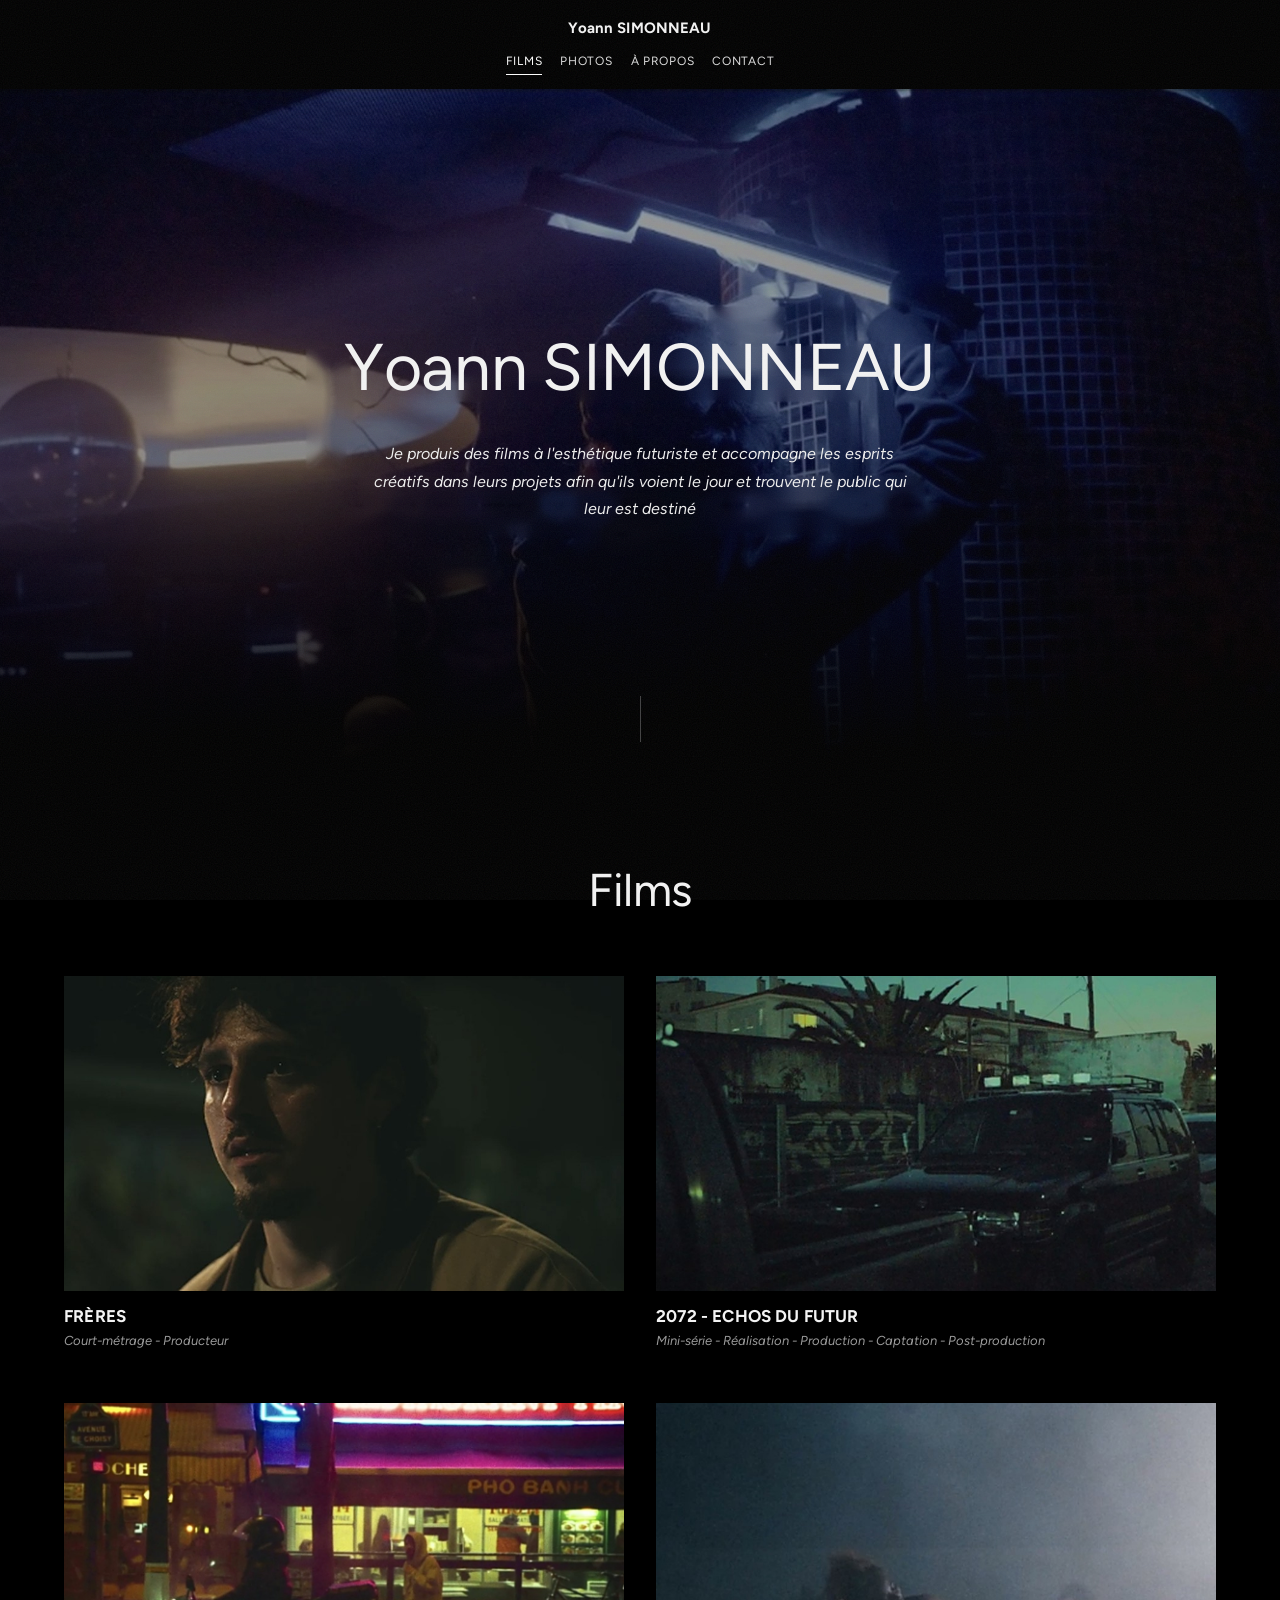
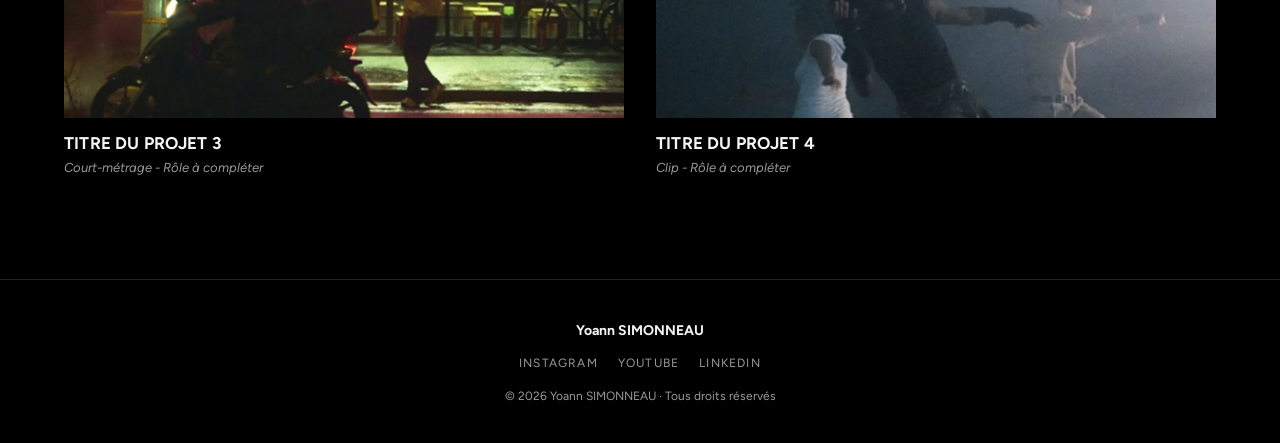
==== index.html @ 98ce4cff "1ere version site" ====
<!DOCTYPE html>
<html lang="fr">
<head>
  <meta charset="utf-8">
  <meta name="viewport" content="width=device-width, initial-scale=1, viewport-fit=cover">
  <title>Yoann SIMONNEAU — Films</title>
  <meta name="description" content="Portfolio de Yoann SIMONNEAU : production et réalisation de films.">
  <meta name="theme-color" content="#000000">
  <meta property="og:type" content="website">
  <meta property="og:title" content="Yoann SIMONNEAU — Portfolio">
  <meta property="og:image" content="images/accueil/hero.jpg">
  <link rel="icon" href="assets/favicon.svg" type="image/svg+xml">
  <!-- Contenu du site : lancé tout de suite, en parallèle du reste -->
  <script>(function(){var s=document.createElement('script');s.id='contenu';s.async=false;s.src='data/contenu.js'+(location.protocol.indexOf('http')===0?'?v='+Math.floor(Date.now()/6e4):'');document.head.appendChild(s);})();</script>
  <link rel="preconnect" href="https://fonts.googleapis.com">
  <link rel="preconnect" href="https://fonts.gstatic.com" crossorigin>
  <link rel="stylesheet" href="https://fonts.googleapis.com/css2?family=Figtree:ital,wght@0,400;0,500;0,600;0,700;1,400&display=swap" media="print" onload="this.media='all'">
  <link rel="stylesheet" href="assets/css/style.css">
  <script src="assets/js/site.js" defer></script>
</head>
<body data-page="films">
  <div id="app"></div>
  <noscript><p style="padding:40px;text-align:center;color:#fff">Active JavaScript pour afficher ce site.</p></noscript>
</body>
</html>
---- assets/css/style.css ----
/* ==========================================================================
   Portfolio — styles
   Couleur d'accent, grain, animations : réglables dans l'éditeur (admin.html).
   ========================================================================== */
:root {
  --bg: #000;
  --fg: #f3f3f3;
  --muted: #9a9a9a;
  --soft: #d4d4d4;
  --line: rgba(255, 255, 255, .13);
  --accent: #8a9bff;
  --ease: cubic-bezier(.2, .7, .2, 1);
  --wrap: 1240px;
  --pad: clamp(18px, 4vw, 44px);
  --font: 'Figtree', system-ui, -apple-system, 'Segoe UI', Roboto, 'Helvetica Neue', Arial, sans-serif;
}
*, *::before, *::after { box-sizing: border-box; }
html { -webkit-text-size-adjust: 100%; scroll-behavior: smooth; }
body {
  margin: 0; background: var(--bg); color: var(--fg);
  font: 400 15px/1.6 var(--font);
  -webkit-font-smoothing: antialiased; -moz-osx-font-smoothing: grayscale;
  overflow-x: hidden;
}
img, video, iframe { display: block; max-width: 100%; }
a { color: inherit; text-decoration: none; }
button { font: inherit; color: inherit; }
:focus-visible { outline: 1px solid var(--accent); outline-offset: 3px; }
[hidden] { display: none !important; }

/* Apparition de page */
#app { opacity: 0; transition: opacity .55s var(--ease); min-height: 100vh; display: flex; flex-direction: column; }
body.ready #app { opacity: 1; }
body.leaving #app { opacity: 0; transition-duration: .25s; }
main { flex: 1; }

.wrap { width: 100%; max-width: var(--wrap); margin: 0 auto; padding: 0 var(--pad); }
.wrap.wide { max-width: 1520px; }
.muted { color: var(--muted); }
.empty { color: var(--muted); text-align: center; grid-column: 1 / -1; }

/* Grain pellicule */
body.grain-on::after {
  content: ''; position: fixed; inset: 0; pointer-events: none; z-index: 900; opacity: .065;
  background-image: url("data:image/svg+xml,%3Csvg xmlns='http://www.w3.org/2000/svg' width='180' height='180'%3E%3Cfilter id='n'%3E%3CfeTurbulence type='fractalNoise' baseFrequency='.85' numOctaves='2' stitchTiles='stitch'/%3E%3C/filter%3E%3Crect width='100%25' height='100%25' filter='url(%23n)'/%3E%3C/svg%3E");
}
@media (hover: hover) and (prefers-reduced-motion: no-preference) {
  body.grain-on::after { animation: grain .9s steps(3) infinite; }
}
@keyframes grain { 0% { background-position: 0 0; } 33% { background-position: -47px 31px; } 66% { background-position: 63px -22px; } 100% { background-position: 0 0; } }

/* ---------- En-tête ---------- */
.hdr {
  position: sticky; top: 0; z-index: 50;
  display: flex; flex-direction: column; align-items: center; gap: 8px;
  padding: calc(16px + env(safe-area-inset-top)) var(--pad) 14px;
  background: rgba(0, 0, 0, 0);
  transition: transform .45s var(--ease), background .3s, backdrop-filter .3s;
}
.hdr.scrolled { background: rgba(0, 0, 0, .72); -webkit-backdrop-filter: blur(12px); backdrop-filter: blur(12px); }
.hdr.hide { transform: translateY(-100%); }
.hdr-name { font-weight: 700; font-size: 15px; letter-spacing: .01em; }
.hdr-nav { display: flex; flex-wrap: wrap; justify-content: center; gap: 4px 18px; }
.hdr-nav a {
  font-size: 12px; text-transform: uppercase; letter-spacing: .06em; padding: 4px 0; position: relative; color: #ddd;
}
.hdr-nav a::after {
  content: ''; position: absolute; left: 0; right: 0; bottom: 0; height: 1px; background: currentColor;
  transform: scaleX(0); transform-origin: right; transition: transform .4s var(--ease);
}
.hdr-nav a:hover::after, .hdr-nav a.is-active::after { transform: scaleX(1); transform-origin: left; }
.hdr-nav a.is-active { color: #fff; }

/* ---------- Accueil : hero ---------- */
.hero {
  --hero-h: 75;
  position: relative; overflow: hidden; display: grid; place-items: center; text-align: center;
  height: calc(var(--hero-h) * 1vh); height: calc(var(--hero-h) * 1svh); min-height: 380px;
}
.hero-media { position: absolute; inset: 0; container-type: size; background: #07070c; }
.hero-media img { width: 100%; height: 100%; object-fit: cover; animation: kenburns 18s var(--ease) both; }
.hero-media::after { content: ''; position: absolute; inset: 0; background: linear-gradient(180deg, rgba(0,0,0,.25), rgba(0,0,0,.35) 55%, #000 100%); }
.bg-video {
  position: absolute; top: 50%; left: 50%; border: 0; pointer-events: none;
  width: max(100cqw, 177.78cqh); height: max(100cqh, 56.25cqw);
  transform: translate(-50%, -50%); opacity: 0; transition: opacity 1.4s var(--ease); object-fit: cover;
}
.bg-video.on { opacity: 1; }
@keyframes kenburns { from { transform: scale(1.09); } to { transform: scale(1); } }
.hero-text { position: relative; z-index: 2; padding: 0 var(--pad); max-width: 820px; }
.hero-title { font-weight: 400; font-size: clamp(30px, 5.2vw, 66px); line-height: 1.1; margin: 0 0 .55em; letter-spacing: -.01em; }
.hero-title span { display: inline-block; opacity: 0; transform: translateY(.45em); filter: blur(6px); animation: letter .9s var(--ease) forwards; animation-delay: calc(250ms + var(--l) * 38ms); }
@keyframes letter { to { opacity: 1; transform: none; filter: none; } }
.hero-pre { font-style: italic; font-size: clamp(13px, 1.25vw, 16px); line-height: 1.7; max-width: 540px; margin: 0 auto; color: #eee; opacity: 0; animation: fadeup 1.1s var(--ease) 1s forwards; }
@keyframes fadeup { from { opacity: 0; transform: translateY(14px); } to { opacity: 1; transform: none; } }
.hero-scroll { position: absolute; bottom: 22px; left: 50%; z-index: 2; width: 1px; height: 46px; background: rgba(255,255,255,.25); overflow: hidden; transform: translateX(-50%); }
.hero-scroll span { position: absolute; left: 0; top: -50%; width: 1px; height: 50%; background: #fff; animation: scrollcue 2s var(--ease) infinite; }
@keyframes scrollcue { to { top: 110%; } }

/* ---------- Titres de section ---------- */
.section-title, .page-title { font-weight: 400; text-align: center; font-size: clamp(28px, 4vw, 46px); margin: clamp(48px, 8vw, 90px) 0 clamp(28px, 4vw, 48px); letter-spacing: -.01em; }
.section-title.small { font-size: clamp(22px, 2.6vw, 30px); text-align: left; margin: 0 0 20px; }
.page-title.left { text-align: left; margin-top: 0; }

/* ---------- Grille des films ---------- */
.films { padding-bottom: clamp(50px, 8vw, 100px); scroll-margin-top: 70px; }
.grid { display: grid; grid-template-columns: repeat(var(--cols, 2), minmax(0, 1fr)); gap: clamp(36px, 4vw, 56px) clamp(18px, 2.6vw, 32px); }
.card { display: block; }
.thumb { position: relative; overflow: hidden; aspect-ratio: var(--ratio, 16/9); background: #0d0d0d; isolation: isolate; }
.thumb img { position: absolute; inset: 0; width: 100%; height: 100%; object-fit: cover; transition: transform 1.1s var(--ease), filter .7s var(--ease); }
.thumb-empty { position: absolute; inset: 0; display: grid; place-items: center; color: var(--muted); font-size: 13px; border: 1px dashed var(--line); }
.fx { position: absolute; inset: 0; pointer-events: none; opacity: 0; background-size: cover; background-position: center; z-index: 1; }
.thumb-cta {
  position: absolute; left: 50%; top: 50%; z-index: 3; transform: translate(-50%, -25%); opacity: 0;
  font-size: 11px; letter-spacing: .24em; text-transform: uppercase; white-space: nowrap;
  padding: .85em 1.4em; border: 1px solid rgba(255,255,255,.7); background: rgba(0,0,0,.25);
  transition: opacity .5s var(--ease), transform .6s var(--ease);
}
.card-title { margin: 14px 0 4px; font-size: clamp(14px, 1.35vw, 17px); font-weight: 700; text-transform: uppercase; letter-spacing: .01em; line-height: 1.3; }
.card-title span { background: linear-gradient(currentColor, currentColor) no-repeat 0 100% / 0 1px; transition: background-size .6s var(--ease); padding-bottom: 2px; }
.card-roles { margin: 0; font-style: italic; font-size: 13px; color: var(--muted); transition: color .4s; }
.card:is(:hover, :focus-visible, .is-hover) .card-title span { background-size: 100% 1px; }
.card:is(:hover, :focus-visible, .is-hover) .card-roles { color: var(--soft); }

/* Animation 1 — zoom */
.anim-zoom:is(:hover, :focus-visible, .is-hover) .thumb img { transform: scale(1.08); filter: brightness(1.12) saturate(1.12); }
/* Animation 2 — fondu (l'image s'assombrit, "Voir le projet" apparaît) */
.anim-fondu:is(:hover, :focus-visible, .is-hover) .thumb img { transform: scale(1.04); filter: brightness(.35) blur(3px); }
.anim-fondu:is(:hover, :focus-visible, .is-hover) .thumb-cta { opacity: 1; transform: translate(-50%, -50%); }
/* Animation 3 — cinéma (bandes noires cinémascope) */
.anim-cinema .thumb::before, .anim-cinema .thumb::after { content: ''; position: absolute; left: 0; right: 0; height: 0; background: #000; z-index: 2; transition: height .7s var(--ease); }
.anim-cinema .thumb::before { top: 0; }
.anim-cinema .thumb::after { bottom: 0; }
.anim-cinema:is(:hover, :focus-visible, .is-hover) .thumb::before,
.anim-cinema:is(:hover, :focus-visible, .is-hover) .thumb::after { height: 12.5%; }
.anim-cinema:is(:hover, :focus-visible, .is-hover) .thumb img { transform: scale(1.07); filter: contrast(1.08) saturate(1.2) brightness(.8); }
.anim-cinema:is(:hover, :focus-visible, .is-hover) .thumb-cta { opacity: 1; transform: translate(-50%, -50%); }
/* Animation 4 — balayage lumineux */
.anim-balayage .fx-sweep { opacity: 1; background: linear-gradient(110deg, transparent 30%, rgba(255,255,255,.32) 50%, transparent 70%); transform: translateX(-130%); transition: transform 1.1s var(--ease); }
.anim-balayage:is(:hover, :focus-visible, .is-hover) .fx-sweep { transform: translateX(130%); }
.anim-balayage:is(:hover, :focus-visible, .is-hover) .thumb img { transform: scale(1.03); filter: brightness(1.12); }
/* Animation 5 — glitch */
.anim-glitch:is(:hover, :focus-visible, .is-hover) .fx-g1 { opacity: .7; mix-blend-mode: screen; filter: sepia(1) saturate(7) hue-rotate(-45deg); animation: glitch1 .5s steps(2, end) infinite; }
.anim-glitch:is(:hover, :focus-visible, .is-hover) .fx-g2 { opacity: .6; mix-blend-mode: screen; filter: sepia(1) saturate(7) hue-rotate(145deg); animation: glitch2 .6s steps(2, end) infinite; }
.anim-glitch:is(:hover, :focus-visible, .is-hover) .thumb img { filter: contrast(1.15) brightness(.9); animation: glitch0 1.4s steps(1, end) infinite; }
@keyframes glitch0 { 0%, 92% { transform: none; } 94% { transform: translate(-4px, 1px) skewX(4deg); } 97% { transform: translate(3px, -1px); } }
@keyframes glitch1 { 0% { transform: translate(-7px, 0); clip-path: inset(8% 0 62% 0); } 50% { transform: translate(6px, 0); clip-path: inset(54% 0 18% 0); } 100% { transform: translate(-3px, 0); clip-path: inset(30% 0 42% 0); } }
@keyframes glitch2 { 0% { transform: translate(6px, 0); clip-path: inset(70% 0 6% 0); } 50% { transform: translate(-5px, 0); clip-path: inset(12% 0 70% 0); } 100% { transform: translate(4px, 0); clip-path: inset(40% 0 35% 0); } }
/* Animation 0 — aucune : rien */

/* ---------- Apparition au défilement ---------- */
.reveal { opacity: 0; transform: translateY(26px); transition: opacity .9s var(--ease) var(--d, 0ms), transform .9s var(--ease) var(--d, 0ms); }
.reveal.in { opacity: 1; transform: none; }

/* ---------- Page projet ---------- */
.projet { padding-top: 14px; }
.back, .p-nav-back { display: inline-flex; gap: 8px; align-items: center; font-size: 12px; text-transform: uppercase; letter-spacing: .1em; color: var(--muted); transition: color .3s; }
.back span, .p-nav-back span { transition: transform .4s var(--ease); }
.back:hover, .p-nav-back:hover { color: #fff; }
.back:hover span, .p-nav-back:hover span { transform: translateX(-5px); }
.p-head { text-align: center; margin: clamp(24px, 4vw, 40px) auto clamp(30px, 5vw, 54px); max-width: 900px; }
.pill { display: inline-block; background: #fff; color: #000; font-size: 12px; line-height: 1; padding: 6px 12px; border-radius: 999px; margin-bottom: 18px; }
.p-title { font-weight: 500; font-size: clamp(30px, 5.6vw, 68px); line-height: 1.05; margin: 0; text-transform: uppercase; letter-spacing: -.005em; }
.p-sub { margin: 14px 0 0; font-style: italic; color: var(--soft); font-size: clamp(14px, 1.5vw, 18px); }
.p-video { aspect-ratio: 16 / 9; background: #0a0a0a; overflow: hidden; }
.p-video iframe, .p-video video, .vfacade { width: 100%; height: 100%; border: 0; }
.vfacade { position: relative; padding: 0; background: #0a0a0a; cursor: pointer; display: block; }
.vfacade img { width: 100%; height: 100%; object-fit: cover; filter: brightness(.72); transition: filter .5s, transform 1.2s var(--ease); }
.vfacade:hover img { filter: brightness(.9); transform: scale(1.02); }
.vplay { position: absolute; left: 50%; top: 50%; width: clamp(64px, 8vw, 92px); aspect-ratio: 1; border-radius: 50%; border: 1px solid rgba(255,255,255,.8); background: rgba(0,0,0,.25); -webkit-backdrop-filter: blur(6px); backdrop-filter: blur(6px); transform: translate(-50%, -50%); transition: transform .5s var(--ease), background .3s; }
.vplay::after { content: ''; position: absolute; left: 54%; top: 50%; transform: translate(-50%, -50%); border-style: solid; border-width: 11px 0 11px 18px; border-color: transparent transparent transparent #fff; }
.vfacade:hover .vplay { transform: translate(-50%, -50%) scale(1.1); background: rgba(255,255,255,.12); }
.p-big { margin: 0 0 clamp(14px, 2.4vw, 28px); background: #0a0a0a; }
.p-big img { width: 100%; height: auto; cursor: zoom-in; }
.p-bigs { margin-top: clamp(30px, 5vw, 60px); }
.p-body { display: grid; grid-template-columns: minmax(0, 1.35fr) minmax(0, 1fr); gap: clamp(30px, 6vw, 96px); margin-top: clamp(40px, 7vw, 90px); margin-bottom: clamp(40px, 7vw, 90px); }
.p-text + .p-text { margin-top: 44px; }
.p-text h2 { font-weight: 500; text-transform: uppercase; font-size: clamp(17px, 1.9vw, 22px); line-height: 1.35; margin: 0 0 8px; letter-spacing: .01em; }
.p-text h3 { font-weight: 400; font-style: italic; color: var(--muted); font-size: 15px; margin: 0 0 16px; }
.p-text h2 + .rich { margin-top: 18px; }
.rich p { margin: 0 0 1.05em; color: var(--soft); line-height: 1.75; }
.rich p:last-child { margin-bottom: 0; }
.rich a { color: #fff; border-bottom: 1px solid var(--accent); }
.rich strong { color: #fff; font-weight: 600; }
.p-side { font-size: 13px; }
.p-side dl { margin: 0; }
.p-details div, .cr { display: flex; justify-content: space-between; gap: 16px; padding: 10px 0; border-bottom: 1px solid var(--line); }
.p-details div:first-child { border-top: 1px solid var(--line); }
.p-side dt { font-weight: 600; color: #fff; flex-shrink: 0; }
.p-side dd { margin: 0; color: var(--muted); text-align: right; }
.p-credits { margin-top: 30px !important; }
.cr dd span { white-space: nowrap; }
.cr dd i { font-style: normal; color: #555; }
.cr-long { display: block; }
.cr-long dd { text-align: left; margin-top: 6px; line-height: 1.75; }
.p-work {
  position: relative; border: 1px solid var(--line); border-left: 2px solid var(--accent);
  padding: clamp(24px, 4vw, 48px);
  background: rgba(255,255,255,.025);
  background: linear-gradient(135deg, color-mix(in srgb, var(--accent) 13%, transparent), transparent 62%);
  margin-bottom: clamp(30px, 5vw, 60px);
}
.p-work h2 { font-weight: 500; font-size: clamp(20px, 2.4vw, 28px); margin: 6px 0 16px; }
.eyebrow { font-size: 11px; letter-spacing: .22em; text-transform: uppercase; color: var(--accent); }
.chips { list-style: none; display: flex; flex-wrap: wrap; gap: 8px; padding: 0; margin: 0 0 22px; }
.chips li { border: 1px solid var(--line); border-radius: 999px; padding: 5px 13px; font-size: 12px; color: var(--soft); }
.collage { columns: var(--c, 3); column-gap: clamp(10px, 1.4vw, 16px); }
.collage figure, .masonry figure { break-inside: avoid; margin: 0 0 clamp(10px, 1.4vw, 16px); overflow: hidden; background: #0a0a0a; }
.collage img, .masonry img { width: 100%; height: auto; cursor: zoom-in; transition: transform .9s var(--ease), filter .5s; }
@media (hover: hover) {
  .collage figure:hover img, .masonry figure:hover img { transform: scale(1.035); filter: brightness(1.1); }
}
.p-nav { position: relative; display: flex; justify-content: space-between; align-items: stretch; gap: 20px; margin-top: clamp(60px, 9vw, 120px); margin-bottom: 30px; padding-top: 28px; }
.p-nav::before { content: ''; position: absolute; top: 0; left: var(--pad); right: var(--pad); border-top: 1px solid var(--line); }
.p-nav-back { align-self: center; }
.p-nav-next { position: relative; overflow: hidden; min-width: min(360px, 100%); min-height: 130px; padding: 18px 20px; display: flex; flex-direction: column; justify-content: flex-end; text-align: right; background: #0b0b0b; }
.p-nav-next img { position: absolute; inset: 0; width: 100%; height: 100%; object-fit: cover; opacity: .38; transition: opacity .5s, transform 1.2s var(--ease); }
.p-nav-next:hover img { opacity: .62; transform: scale(1.05); }
.p-nav-label, .p-nav-next strong { position: relative; }
.p-nav-label { font-size: 11px; letter-spacing: .2em; text-transform: uppercase; color: var(--soft); }
.p-nav-next strong { font-size: 17px; text-transform: uppercase; margin-top: 4px; }

/* ---------- Photos ---------- */
.page-head { text-align: center; }
.page-intro { max-width: 640px; margin: -18px auto 30px; }
.tabs { display: flex; flex-wrap: wrap; justify-content: center; gap: 8px; margin-bottom: 10px; }
.tabs button { background: transparent; border: 1px solid var(--line); border-radius: 999px; padding: 8px 18px; font-size: 13px; cursor: pointer; transition: background .3s, color .3s, border-color .3s; min-height: 38px; }
.tabs button:hover { border-color: #fff; }
.tabs button.is-active { background: #fff; color: #000; border-color: #fff; }
.serie-desc { text-align: center; color: var(--muted); font-style: italic; min-height: 1.6em; margin: 6px 0 22px; }
.masonry { columns: 3; column-gap: clamp(10px, 1.4vw, 16px); padding-bottom: clamp(50px, 8vw, 100px); }
.masonry figcaption { font-size: 12px; color: var(--muted); padding: 8px 2px 2px; background: var(--bg); }

/* ---------- À propos ---------- */
.about { padding-top: clamp(30px, 6vw, 70px); padding-bottom: clamp(50px, 8vw, 100px); }
.about-grid { display: grid; grid-template-columns: minmax(0, .85fr) minmax(0, 1.15fr); gap: clamp(30px, 6vw, 90px); align-items: start; }
.about-portrait { margin: 0; aspect-ratio: 4 / 5; overflow: hidden; background: #0a0a0a; }
.about-portrait img { width: 100%; height: 100%; object-fit: cover; }
.about-sub { font-style: italic; color: var(--muted); margin: -14px 0 26px; }
.about-text .chips { margin-top: 28px; }
.btn { display: inline-flex; align-items: center; gap: 10px; border: 1px solid #fff; background: transparent; padding: 13px 26px; font-size: 12px; text-transform: uppercase; letter-spacing: .14em; cursor: pointer; transition: background .3s, color .3s; min-height: 44px; }
.btn:hover { background: #fff; color: #000; }
.timeline { margin-top: clamp(50px, 8vw, 100px); }
.tl { display: grid; grid-template-columns: 170px 1fr; gap: 20px; padding: 22px 0; border-top: 1px solid var(--line); }
.tl-when { color: var(--muted); font-size: 13px; padding-top: 3px; }
.tl h3 { margin: 0 0 6px; font-weight: 600; font-size: 16px; }

/* ---------- Contact ---------- */
.contact { padding-bottom: clamp(50px, 8vw, 100px); }
.contact-grid { display: grid; grid-template-columns: 1fr 1fr; gap: clamp(30px, 6vw, 90px); }
.contact-grid.single { grid-template-columns: 1fr; max-width: 640px; margin: 0 auto; text-align: center; }
.big-link { display: inline-block; font-size: clamp(19px, 2.8vw, 32px); margin: 26px 0 10px; background: linear-gradient(currentColor, currentColor) no-repeat 0 100% / 100% 1px; padding-bottom: 4px; transition: background-size .5s var(--ease); word-break: break-word; }
.big-link:hover { background-size: 0 1px; background-position: 100% 100%; }
.contact-line { display: block; margin: 6px 0; }
.socials { list-style: none; padding: 0; margin: 28px 0 0; display: flex; flex-wrap: wrap; gap: 10px 24px; }
.contact-grid.single .socials { justify-content: center; }
.socials a { font-size: 13px; text-transform: uppercase; letter-spacing: .1em; color: var(--soft); }
.socials a:hover { color: #fff; }
.form { display: grid; gap: 20px; }
.form label span { display: block; font-size: 11px; text-transform: uppercase; letter-spacing: .16em; color: var(--muted); margin-bottom: 4px; }
.form input, .form textarea { width: 100%; background: transparent; color: var(--fg); border: 0; border-bottom: 1px solid var(--line); padding: 10px 0; font: inherit; font-size: 16px; border-radius: 0; transition: border-color .3s; resize: vertical; }
.form input:focus, .form textarea:focus { outline: none; border-bottom-color: var(--accent); }
.form .btn { justify-self: start; }
.form-msg { margin: 0; color: var(--soft); font-size: 14px; min-height: 1.4em; }

/* ---------- Pied de page ---------- */
.ftr { border-top: 1px solid var(--line); padding: 40px var(--pad) calc(36px + env(safe-area-inset-bottom)); text-align: center; font-size: 12px; color: var(--muted); }
.ftr-name { color: var(--fg); font-weight: 700; font-size: 14px; margin-bottom: 12px; }
.ftr-soc { list-style: none; padding: 0; margin: 0 0 14px; display: flex; flex-wrap: wrap; justify-content: center; gap: 6px 20px; text-transform: uppercase; letter-spacing: .1em; }
.ftr-soc a:hover { color: #fff; }

.notfound { text-align: center; padding-bottom: 100px; }
.notfound p { color: var(--muted); margin-bottom: 30px; }

/* ---------- Visionneuse ---------- */
.lb { position: fixed; inset: 0; z-index: 1000; background: rgba(0, 0, 0, .95); display: flex; align-items: center; justify-content: center; opacity: 0; pointer-events: none; transition: opacity .35s var(--ease); touch-action: pan-y; }
.lb.open { opacity: 1; pointer-events: auto; }
.lb figure { margin: 0; display: flex; flex-direction: column; align-items: center; justify-content: center; width: 100%; height: 100%; padding: 56px 64px; }
.lb img { max-width: 100%; max-height: calc(100% - 30px); object-fit: contain; opacity: 0; transform: scale(.985); transition: opacity .35s, transform .5s var(--ease); }
.lb img.on { opacity: 1; transform: none; }
.lb figcaption { color: var(--soft); font-size: 13px; margin-top: 12px; min-height: 1em; }
.lb button { position: absolute; background: none; border: 0; color: #fff; cursor: pointer; font-size: 34px; line-height: 1; width: 52px; height: 52px; opacity: .75; transition: opacity .2s; }
.lb button:hover { opacity: 1; }
.lb-close { top: calc(8px + env(safe-area-inset-top)); right: 8px; }
.lb-prev { left: 6px; top: 50%; transform: translateY(-50%); font-size: 48px !important; }
.lb-next { right: 6px; top: 50%; transform: translateY(-50%); font-size: 48px !important; }
.lb.single .lb-prev, .lb.single .lb-next { display: none; }
.lb-count { position: absolute; bottom: calc(16px + env(safe-area-inset-bottom)); left: 50%; transform: translateX(-50%); font-size: 12px; color: var(--muted); letter-spacing: .1em; }

/* Bandeau d'aperçu (mode édition) */
.preview-bar { position: fixed; z-index: 1100; left: 50%; bottom: calc(14px + env(safe-area-inset-bottom)); transform: translateX(-50%); display: flex; align-items: center; gap: 14px; background: var(--accent); color: #000; font-size: 13px; padding: 8px 8px 8px 18px; border-radius: 999px; box-shadow: 0 10px 40px rgba(0,0,0,.5); width: max-content; max-width: calc(100% - 24px); }
.preview-bar button { background: #000; color: #fff; border: 0; border-radius: 999px; padding: 8px 14px; cursor: pointer; font-size: 12px; white-space: nowrap; }

/* ==========================================================================
   Tablette & téléphone
   ========================================================================== */
@media (max-width: 900px) {
  .p-body { grid-template-columns: 1fr; }
  .about-grid { grid-template-columns: 1fr; }
  .about-portrait { max-width: 440px; }
  .contact-grid { grid-template-columns: 1fr; }
  .collage { columns: min(var(--c, 3), 2); }
  .masonry { columns: 2; }
}
@media (max-width: 700px) {
  body { font-size: 15px; }
  .hdr { padding-top: calc(12px + env(safe-area-inset-top)); padding-bottom: 10px; gap: 6px; }
  .hdr-name { font-size: 14px; }
  .hdr-nav { gap: 2px 16px; }
  .hdr-nav a { font-size: 11.5px; padding: 6px 0; }
  .hero { min-height: 340px; }
  .grid { grid-template-columns: 1fr; }
  .thumb-cta { font-size: 10px; }
  .p-nav { flex-direction: column-reverse; align-items: stretch; }
  .p-nav-back { align-self: center; padding: 10px; }
  .p-nav-next { min-width: 0; }
  .tl { grid-template-columns: 1fr; gap: 4px; }
  .lb figure { padding: 56px 8px 50px; }
  .lb-prev, .lb-next { display: none; } /* on glisse avec le doigt */
}
@media (max-width: 420px) {
  .collage { columns: 1; }
  .masonry { columns: 1; }
}

/* Mouvement réduit (réglage d'accessibilité du téléphone/ordinateur) */
@media (prefers-reduced-motion: reduce) {
  *, *::before, *::after { animation-duration: .01ms !important; animation-iteration-count: 1 !important; transition-duration: .01ms !important; scroll-behavior: auto !important; }
  .reveal { opacity: 1; transform: none; }
  .hero-title span, .hero-pre { opacity: 1; transform: none; filter: none; }
}
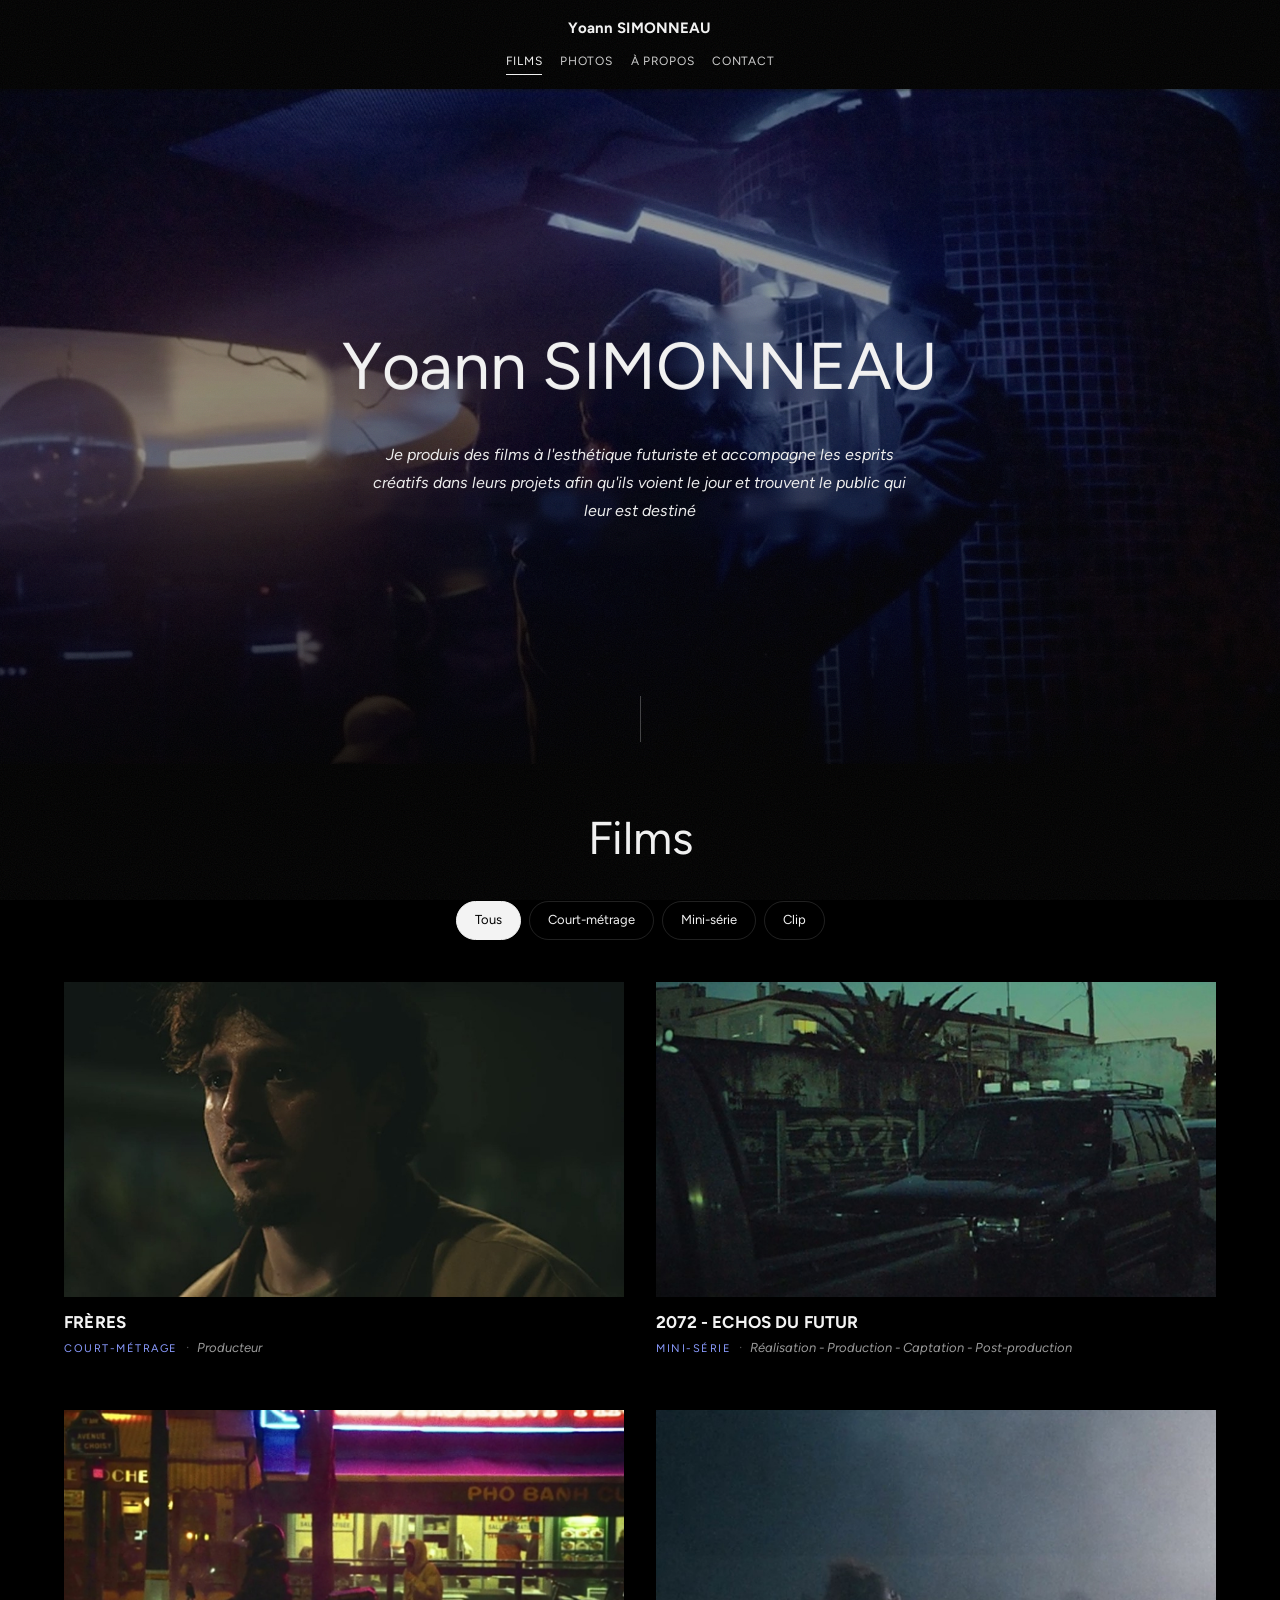
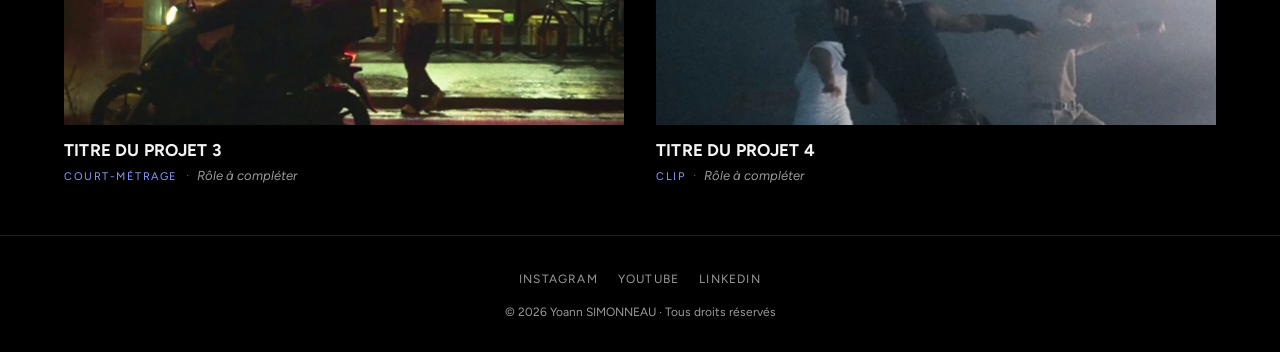
==== commit 47237fe6: "Editeur visuel" ====
--- a/index.html
+++ b/index.html
@@ -14,8 +14,8 @@
   <script>(function(){var s=document.createElement('script');s.id='contenu';s.async=false;s.src='data/contenu.js'+(location.protocol.indexOf('http')===0?'?v='+Math.floor(Date.now()/6e4):'');document.head.appendChild(s);})();</script>
   <link rel="preconnect" href="https://fonts.googleapis.com">
   <link rel="preconnect" href="https://fonts.gstatic.com" crossorigin>
-  <link rel="stylesheet" href="https://fonts.googleapis.com/css2?family=Figtree:ital,wght@0,400;0,500;0,600;0,700;1,400&display=swap" media="print" onload="this.media='all'">
   <link rel="stylesheet" href="assets/css/style.css">
+  <script src="assets/js/modele.js" defer></script>
   <script src="assets/js/site.js" defer></script>
 </head>
 <body data-page="films">
--- a/assets/css/style.css
+++ b/assets/css/style.css
@@ -1,253 +1,314 @@
 /* ==========================================================================
-   Portfolio — styles
-   Couleur d'accent, grain, animations : réglables dans l'éditeur (admin.html).
+   Portfolio — styles (version 2, sections)
+   Couleurs et polices : réglables dans l'éditeur (Réglages du site).
    ========================================================================== */
 :root {
-  --bg: #000;
-  --fg: #f3f3f3;
-  --muted: #9a9a9a;
-  --soft: #d4d4d4;
-  --line: rgba(255, 255, 255, .13);
-  --accent: #8a9bff;
+  --bg: #000; --fg: #f3f3f3; --muted: #9a9a9a; --soft: #d4d4d4;
+  --line: rgba(255, 255, 255, .13); --accent: #8a9bff;
   --ease: cubic-bezier(.2, .7, .2, 1);
-  --wrap: 1240px;
   --pad: clamp(18px, 4vw, 44px);
-  --font: 'Figtree', system-ui, -apple-system, 'Segoe UI', Roboto, 'Helvetica Neue', Arial, sans-serif;
+  --font: 'Figtree', system-ui, -apple-system, 'Segoe UI', Roboto, Arial, sans-serif;
+  --font-titres: var(--font);
 }
 *, *::before, *::after { box-sizing: border-box; }
 html { -webkit-text-size-adjust: 100%; scroll-behavior: smooth; }
-body {
-  margin: 0; background: var(--bg); color: var(--fg);
-  font: 400 15px/1.6 var(--font);
-  -webkit-font-smoothing: antialiased; -moz-osx-font-smoothing: grayscale;
-  overflow-x: hidden;
-}
+body { margin: 0; background: var(--bg); color: var(--fg); font: 400 15px/1.6 var(--font); -webkit-font-smoothing: antialiased; overflow-x: hidden; }
 img, video, iframe { display: block; max-width: 100%; }
 a { color: inherit; text-decoration: none; }
 button { font: inherit; color: inherit; }
 :focus-visible { outline: 1px solid var(--accent); outline-offset: 3px; }
 [hidden] { display: none !important; }
-
-/* Apparition de page */
 #app { opacity: 0; transition: opacity .55s var(--ease); min-height: 100vh; display: flex; flex-direction: column; }
 body.ready #app { opacity: 1; }
-body.leaving #app { opacity: 0; transition-duration: .25s; }
+body.leaving #app { opacity: 0; transition-duration: .22s; }
 main { flex: 1; }
-
-.wrap { width: 100%; max-width: var(--wrap); margin: 0 auto; padding: 0 var(--pad); }
-.wrap.wide { max-width: 1520px; }
+.wrap { width: 100%; max-width: 1240px; margin: 0 auto; padding: 0 var(--pad); }
 .muted { color: var(--muted); }
 .empty { color: var(--muted); text-align: center; grid-column: 1 / -1; }
 
 /* Grain pellicule */
-body.grain-on::after {
-  content: ''; position: fixed; inset: 0; pointer-events: none; z-index: 900; opacity: .065;
-  background-image: url("data:image/svg+xml,%3Csvg xmlns='http://www.w3.org/2000/svg' width='180' height='180'%3E%3Cfilter id='n'%3E%3CfeTurbulence type='fractalNoise' baseFrequency='.85' numOctaves='2' stitchTiles='stitch'/%3E%3C/filter%3E%3Crect width='100%25' height='100%25' filter='url(%23n)'/%3E%3C/svg%3E");
-}
-@media (hover: hover) and (prefers-reduced-motion: no-preference) {
-  body.grain-on::after { animation: grain .9s steps(3) infinite; }
-}
+body.grain-on::after { content: ''; position: fixed; inset: 0; pointer-events: none; z-index: 900; opacity: .065;
+  background-image: url("data:image/svg+xml,%3Csvg xmlns='http://www.w3.org/2000/svg' width='180' height='180'%3E%3Cfilter id='n'%3E%3CfeTurbulence type='fractalNoise' baseFrequency='.85' numOctaves='2' stitchTiles='stitch'/%3E%3C/filter%3E%3Crect width='100%25' height='100%25' filter='url(%23n)'/%3E%3C/svg%3E"); }
+@media (hover: hover) and (prefers-reduced-motion: no-preference) { body.grain-on::after { animation: grain .9s steps(3) infinite; } }
 @keyframes grain { 0% { background-position: 0 0; } 33% { background-position: -47px 31px; } 66% { background-position: 63px -22px; } 100% { background-position: 0 0; } }
 
 /* ---------- En-tête ---------- */
-.hdr {
-  position: sticky; top: 0; z-index: 50;
-  display: flex; flex-direction: column; align-items: center; gap: 8px;
-  padding: calc(16px + env(safe-area-inset-top)) var(--pad) 14px;
-  background: rgba(0, 0, 0, 0);
-  transition: transform .45s var(--ease), background .3s, backdrop-filter .3s;
-}
-.hdr.scrolled { background: rgba(0, 0, 0, .72); -webkit-backdrop-filter: blur(12px); backdrop-filter: blur(12px); }
+.hdr { position: sticky; top: 0; z-index: 50; display: flex; flex-direction: column; align-items: center; gap: 8px; padding: calc(16px + env(safe-area-inset-top)) var(--pad) 14px; transition: transform .45s var(--ease), background .3s; }
+.hdr.scrolled { background: color-mix(in srgb, var(--bg) 75%, transparent); -webkit-backdrop-filter: blur(12px); backdrop-filter: blur(12px); }
 .hdr.hide { transform: translateY(-100%); }
+.hdr-gauche { flex-direction: row; justify-content: space-between; }
 .hdr-name { font-weight: 700; font-size: 15px; letter-spacing: .01em; }
 .hdr-nav { display: flex; flex-wrap: wrap; justify-content: center; gap: 4px 18px; }
-.hdr-nav a {
-  font-size: 12px; text-transform: uppercase; letter-spacing: .06em; padding: 4px 0; position: relative; color: #ddd;
-}
-.hdr-nav a::after {
-  content: ''; position: absolute; left: 0; right: 0; bottom: 0; height: 1px; background: currentColor;
-  transform: scaleX(0); transform-origin: right; transition: transform .4s var(--ease);
-}
+.hdr-nav a { font-size: 12px; text-transform: uppercase; letter-spacing: .06em; padding: 4px 0; position: relative; color: color-mix(in srgb, var(--fg) 85%, transparent); }
+.hdr-min .hdr-nav a { text-transform: none; letter-spacing: 0; font-size: 13px; }
+.hdr-nav a::after { content: ''; position: absolute; left: 0; right: 0; bottom: 0; height: 1px; background: currentColor; transform: scaleX(0); transform-origin: right; transition: transform .4s var(--ease); }
 .hdr-nav a:hover::after, .hdr-nav a.is-active::after { transform: scaleX(1); transform-origin: left; }
-.hdr-nav a.is-active { color: #fff; }
-
-/* ---------- Accueil : hero ---------- */
-.hero {
-  --hero-h: 75;
-  position: relative; overflow: hidden; display: grid; place-items: center; text-align: center;
-  height: calc(var(--hero-h) * 1vh); height: calc(var(--hero-h) * 1svh); min-height: 380px;
-}
-.hero-media { position: absolute; inset: 0; container-type: size; background: #07070c; }
-.hero-media img { width: 100%; height: 100%; object-fit: cover; animation: kenburns 18s var(--ease) both; }
-.hero-media::after { content: ''; position: absolute; inset: 0; background: linear-gradient(180deg, rgba(0,0,0,.25), rgba(0,0,0,.35) 55%, #000 100%); }
-.bg-video {
-  position: absolute; top: 50%; left: 50%; border: 0; pointer-events: none;
-  width: max(100cqw, 177.78cqh); height: max(100cqh, 56.25cqw);
-  transform: translate(-50%, -50%); opacity: 0; transition: opacity 1.4s var(--ease); object-fit: cover;
-}
+.hdr-nav a.is-active { color: var(--fg); }
+
+/* ---------- Sections ---------- */
+.sec { position: relative; padding: var(--pt, 48px) 0 var(--pb, 48px); }
+.sec-in { width: 100%; max-width: var(--maxw, 1240px); margin: 0 auto; padding: 0 var(--pad); }
+.w-large { --maxw: 1520px; } .w-normale { --maxw: 1240px; } .w-etroite { --maxw: 820px; }
+.w-pleine .sec-in { max-width: none; padding: 0; }
+.sec[class*=" v-"] { display: flex; flex-direction: column; }
+.v-haut { justify-content: flex-start; } .v-centre { justify-content: center; } .v-bas { justify-content: flex-end; }
+.bg-fixe { background-attachment: fixed; }
+@media (hover: none) { .bg-fixe { background-attachment: scroll; } }
+
+/* Typographie réglable (variables posées par section) */
+.t-body, .rich { font-family: var(--t-f, var(--font)); font-size: var(--t-s, var(--t-s-def, 15px)); font-weight: var(--t-w, 400); font-style: var(--t-i, var(--t-i-def, normal)); text-decoration: var(--t-u, none); text-transform: var(--t-tr, none); line-height: var(--t-lh, 1.75); letter-spacing: var(--t-ls, normal); color: var(--t-c, var(--t-c-def, var(--soft))); text-shadow: var(--t-sh, none); max-width: var(--t-mw, none); }
+.al-center .t-body, .al-center .rich { margin-left: auto; margin-right: auto; }
+.al-right .t-body, .al-right .rich { margin-left: auto; }
+.rich p { margin: 0 0 1.05em; } .rich p:last-child { margin-bottom: 0; }
+.rich ul, .rich ol { margin: 0 0 1.05em; padding-left: 1.3em; }
+.rich a { color: var(--lk-c, var(--fg)); border-bottom: 1px solid var(--accent); transition: color .3s, background-size .4s var(--ease), border-color .3s; }
+.rich strong, .rich b { color: var(--t-c, var(--fg)); font-weight: 600; }
+.rich blockquote { margin: 0 0 1em; padding-left: 1em; border-left: 2px solid var(--accent); font-style: italic; }
+.t-ttl, .rich :is(h2, h3, h4) { font-family: var(--tt-f, var(--font-titres)); font-weight: var(--tt-w, var(--tt-w-def, 500)); font-style: var(--tt-i, normal); text-decoration: var(--tt-u, none); text-transform: var(--tt-tr, var(--tt-tr-def, none)); line-height: var(--tt-lh, 1.15); letter-spacing: var(--tt-ls, var(--tt-ls-def, -.005em)); color: var(--tt-c, var(--fg)); text-shadow: var(--tt-sh, none); max-width: var(--tt-mw, none); }
+.t-ttl { font-size: var(--tt-s, var(--tt-def, 28px)); }
+.rich h2 { font-size: var(--tt-s, clamp(17px, 1.9vw, 22px)); text-transform: var(--tt-tr, uppercase); margin: 0 0 18px; line-height: 1.35; }
+.rich h3 { font-size: 15px; font-weight: 400; font-style: italic; color: var(--muted); text-transform: none; margin: -8px 0 16px; }
+.rich h2:not(:first-child) { margin-top: 40px; }
+.al-center .t-ttl { margin-left: auto; margin-right: auto; }
+.has-tt-g :is(.t-ttl, .rich h2, .rich h3) { background: var(--tt-g); -webkit-background-clip: text; background-clip: text; color: transparent; }
+.has-t-g :is(.t-body, .rich) { background: var(--t-g); -webkit-background-clip: text; background-clip: text; color: transparent; }
+.has-t-g :is(.t-body, .rich) strong { color: inherit; }
+.has-tt-bg .t-ttl { background: var(--tt-bg); display: inline-block; padding: .08em .35em; }
+.has-t-bg .t-body { background: var(--t-bg); padding: .8em 1em; }
+/* Effets de survol des liens */
+.lk-souligne .rich a { border-bottom: 0; background: linear-gradient(currentColor, currentColor) 0 100% / 0 1px no-repeat; }
+.lk-souligne .rich a:hover { background-size: 100% 1px; }
+.lk-couleur .rich a:hover { color: var(--accent); }
+.lk-surligne .rich a { border-bottom: 0; background: linear-gradient(var(--accent), var(--accent)) 0 100% / 100% 2px no-repeat; padding: 0 .1em; }
+.lk-surligne .rich a:hover { background-size: 100% 100%; color: var(--bg); }
+.lk-aucun .rich a { border-bottom: 0; }
+
+/* ---------- Animations d'entrée ---------- */
+.anim { opacity: 0; }
+.anim.in { animation: var(--an, a-fade-up) var(--ad, .9s) cubic-bezier(.2, .7, .2, 1) var(--adl, 0s) both; }
+[data-anim="fade-in"] { --an: a-fade-in; } [data-anim="fade-up"] { --an: a-fade-up; } [data-anim="fade-down"] { --an: a-fade-down; }
+[data-anim="fade-right"] { --an: a-fade-right; } [data-anim="fade-left"] { --an: a-fade-left; }
+[data-anim="fade-up-right"] { --an: a-fade-up-right; } [data-anim="fade-up-left"] { --an: a-fade-up-left; }
+[data-anim="fade-down-right"] { --an: a-fade-down-right; } [data-anim="fade-down-left"] { --an: a-fade-down-left; }
+[data-anim="zoom-in"] { --an: a-zoom-in; } [data-anim="zoom-in-down"] { --an: a-zoom-in-down; } [data-anim="zoom-in-right"] { --an: a-zoom-in-right; } [data-anim="zoom-in-left"] { --an: a-zoom-in-left; }
+[data-anim="zoom-out"] { --an: a-zoom-out; } [data-anim="zoom-out-down"] { --an: a-zoom-out-down; } [data-anim="zoom-out-right"] { --an: a-zoom-out-right; } [data-anim="zoom-out-left"] { --an: a-zoom-out-left; }
+[data-anim="slide-up"] { --an: a-slide-up; } [data-anim="slide-down"] { --an: a-slide-down; } [data-anim="slide-right"] { --an: a-slide-right; } [data-anim="slide-left"] { --an: a-slide-left; }
+[data-anim="focus-in"] { --an: a-focus-in; } [data-anim="light-in"] { --an: a-light-in; } [data-anim="puff-in"] { --an: a-puff-in; }
+[data-anim="tracking-expand"] { --an: a-tracking-expand; } [data-anim="tracking-contract"] { --an: a-tracking-contract; }
+@keyframes a-fade-in { from { opacity: 0; } to { opacity: 1; } }
+@keyframes a-fade-up { from { opacity: 0; transform: translate3d(0, 40px, 0); } to { opacity: 1; transform: none; } }
+@keyframes a-fade-down { from { opacity: 0; transform: translate3d(0, -40px, 0); } to { opacity: 1; transform: none; } }
+@keyframes a-fade-right { from { opacity: 0; transform: translate3d(-40px, 0, 0); } to { opacity: 1; transform: none; } }
+@keyframes a-fade-left { from { opacity: 0; transform: translate3d(40px, 0, 0); } to { opacity: 1; transform: none; } }
+@keyframes a-fade-up-right { from { opacity: 0; transform: translate3d(-40px, 40px, 0); } to { opacity: 1; transform: none; } }
+@keyframes a-fade-up-left { from { opacity: 0; transform: translate3d(40px, 40px, 0); } to { opacity: 1; transform: none; } }
+@keyframes a-fade-down-right { from { opacity: 0; transform: translate3d(-40px, -40px, 0); } to { opacity: 1; transform: none; } }
+@keyframes a-fade-down-left { from { opacity: 0; transform: translate3d(40px, -40px, 0); } to { opacity: 1; transform: none; } }
+@keyframes a-zoom-in { from { opacity: 0; transform: scale(.82); } to { opacity: 1; transform: none; } }
+@keyframes a-zoom-in-down { from { opacity: 0; transform: translate3d(0, -60px, 0) scale(.82); } to { opacity: 1; transform: none; } }
+@keyframes a-zoom-in-right { from { opacity: 0; transform: translate3d(-60px, 0, 0) scale(.82); } to { opacity: 1; transform: none; } }
+@keyframes a-zoom-in-left { from { opacity: 0; transform: translate3d(60px, 0, 0) scale(.82); } to { opacity: 1; transform: none; } }
+@keyframes a-zoom-out { from { opacity: 0; transform: scale(1.18); } to { opacity: 1; transform: none; } }
+@keyframes a-zoom-out-down { from { opacity: 0; transform: translate3d(0, -60px, 0) scale(1.18); } to { opacity: 1; transform: none; } }
+@keyframes a-zoom-out-right { from { opacity: 0; transform: translate3d(-60px, 0, 0) scale(1.18); } to { opacity: 1; transform: none; } }
+@keyframes a-zoom-out-left { from { opacity: 0; transform: translate3d(60px, 0, 0) scale(1.18); } to { opacity: 1; transform: none; } }
+@keyframes a-slide-up { from { transform: translate3d(0, 90px, 0); } to { transform: none; } }
+@keyframes a-slide-down { from { transform: translate3d(0, -90px, 0); } to { transform: none; } }
+@keyframes a-slide-right { from { transform: translate3d(-90px, 0, 0); } to { transform: none; } }
+@keyframes a-slide-left { from { transform: translate3d(90px, 0, 0); } to { transform: none; } }
+@keyframes a-focus-in { from { opacity: 0; filter: blur(12px); letter-spacing: -.02em; } to { opacity: 1; filter: none; } }
+@keyframes a-light-in { 0% { opacity: 0; transform: translate3d(30%, 0, 0) skewX(-28deg); filter: brightness(2.2); } 60% { opacity: 1; transform: skewX(14deg); } 80% { transform: skewX(-4deg); } 100% { opacity: 1; transform: none; filter: none; } }
+@keyframes a-puff-in { from { opacity: 0; transform: scale(1.8); filter: blur(4px); transform-origin: 50% 50%; } to { opacity: 1; transform: scale(1); filter: none; } }
+@keyframes a-tracking-expand { 0% { opacity: 0; letter-spacing: -.5em; } 40% { opacity: .6; } 100% { opacity: 1; } }
+@keyframes a-tracking-contract { 0% { opacity: 0; letter-spacing: 1em; } 40% { opacity: .6; } 100% { opacity: 1; } }
+.reveal { opacity: 0; transform: translateY(26px); transition: opacity .9s var(--ease) var(--d, 0ms), transform .9s var(--ease) var(--d, 0ms); }
+.reveal.in { opacity: 1; transform: none; }
+
+/* ---------- Couverture ---------- */
+.cov { position: relative; overflow: hidden; height: calc(var(--cov-h, 70) * 1vh); height: calc(var(--cov-h, 70) * 1svh); min-height: 340px; }
+.cov-media { position: absolute; inset: 0; container-type: size; background: #07070c; }
+.cov-media img { width: 100%; height: 100%; object-fit: cover; animation: kenburns 18s var(--ease) both; }
+.cov-ov { position: absolute; inset: 0; pointer-events: none; }
+.bg-video { position: absolute; top: 50%; left: 50%; border: 0; pointer-events: none; width: max(100cqw, 177.78cqh); height: max(100cqh, 56.25cqw); transform: translate(-50%, -50%); opacity: 0; transition: opacity 1.4s var(--ease); object-fit: cover; }
 .bg-video.on { opacity: 1; }
 @keyframes kenburns { from { transform: scale(1.09); } to { transform: scale(1); } }
-.hero-text { position: relative; z-index: 2; padding: 0 var(--pad); max-width: 820px; }
-.hero-title { font-weight: 400; font-size: clamp(30px, 5.2vw, 66px); line-height: 1.1; margin: 0 0 .55em; letter-spacing: -.01em; }
-.hero-title span { display: inline-block; opacity: 0; transform: translateY(.45em); filter: blur(6px); animation: letter .9s var(--ease) forwards; animation-delay: calc(250ms + var(--l) * 38ms); }
+.cov-box { position: absolute; z-index: 2; transform: translate(-50%, -50%); width: max-content; }
+.cov-title { --tt-def: clamp(30px, 5.2vw, 66px); --tt-w-def: 400; margin: 0 0 .55em; }
+.cov-txt { --t-c-def: #eee; --t-s-def: clamp(13px, 1.25vw, 16px); }
+.cov-box .rich { max-width: var(--t-mw, 540px); margin-left: auto; margin-right: auto; }
+.cov-box[style*="text-align:left"] .rich { margin-left: 0; } .cov-box[style*="text-align:right"] .rich { margin-right: 0; }
+.lettres span { display: inline-block; opacity: 0; transform: translateY(.45em); filter: blur(6px); animation: letter .9s var(--ease) forwards; animation-delay: calc(250ms + var(--l) * 38ms); }
 @keyframes letter { to { opacity: 1; transform: none; filter: none; } }
-.hero-pre { font-style: italic; font-size: clamp(13px, 1.25vw, 16px); line-height: 1.7; max-width: 540px; margin: 0 auto; color: #eee; opacity: 0; animation: fadeup 1.1s var(--ease) 1s forwards; }
+.cov-intro .rich, .cov-intro .btns { opacity: 0; animation: fadeup 1.1s var(--ease) 1s forwards; }
 @keyframes fadeup { from { opacity: 0; transform: translateY(14px); } to { opacity: 1; transform: none; } }
-.hero-scroll { position: absolute; bottom: 22px; left: 50%; z-index: 2; width: 1px; height: 46px; background: rgba(255,255,255,.25); overflow: hidden; transform: translateX(-50%); }
-.hero-scroll span { position: absolute; left: 0; top: -50%; width: 1px; height: 50%; background: #fff; animation: scrollcue 2s var(--ease) infinite; }
+.cov-scroll { position: absolute; bottom: 22px; left: 50%; z-index: 2; width: 1px; height: 46px; background: rgba(255, 255, 255, .25); overflow: hidden; transform: translateX(-50%); }
+.cov-scroll span { position: absolute; left: 0; top: -50%; width: 1px; height: 50%; background: #fff; animation: scrollcue 2s var(--ease) infinite; }
 @keyframes scrollcue { to { top: 110%; } }
 
-/* ---------- Titres de section ---------- */
-.section-title, .page-title { font-weight: 400; text-align: center; font-size: clamp(28px, 4vw, 46px); margin: clamp(48px, 8vw, 90px) 0 clamp(28px, 4vw, 48px); letter-spacing: -.01em; }
-.section-title.small { font-size: clamp(22px, 2.6vw, 30px); text-align: left; margin: 0 0 20px; }
-.page-title.left { text-align: left; margin-top: 0; }
-
-/* ---------- Grille des films ---------- */
-.films { padding-bottom: clamp(50px, 8vw, 100px); scroll-margin-top: 70px; }
+/* ---------- Titres ---------- */
+.sec-title, .page-title { --tt-def: clamp(28px, 4vw, 46px); --tt-w-def: 400; text-align: center; margin: 0 0 clamp(24px, 4vw, 44px); }
+.sec-title.small { --tt-def: clamp(20px, 2.4vw, 28px); text-align: inherit; margin-bottom: 20px; }
+.al-left .sec-title, .al-left .page-title { text-align: left; }
+.p-head { text-align: inherit; }
+.al-center .p-head, .sec-entete:not([class*=" al-"]) .p-head { text-align: center; }
+.pill { display: inline-block; background: var(--fg); color: var(--bg); font-size: 12px; line-height: 1; padding: 6px 12px; border-radius: 999px; margin-bottom: 18px; }
+.pill:empty { display: none; }
+.p-title { --tt-def: clamp(30px, 5.6vw, 68px); --tt-tr-def: uppercase; line-height: 1.05; margin: 0; }
+.p-sub { margin: 14px 0 0; font-style: italic; color: var(--soft); font-size: clamp(14px, 1.5vw, 18px); }
+
+/* ---------- Texte ---------- */
+.eyebrow { display: block; font-size: 11px; letter-spacing: .22em; text-transform: uppercase; color: var(--accent); margin-bottom: 8px; }
+.tx-title { --tt-def: clamp(18px, 2.1vw, 26px); margin: 0 0 10px; }
+.tx-sub { font-weight: 400; font-style: italic; color: var(--muted); font-size: 15px; margin: 0 0 16px; }
+.tx .t-body { margin-top: 14px; }
+.box-accent { border: 1px solid var(--line); border-left: 2px solid var(--accent); padding: clamp(24px, 4vw, 48px); background: linear-gradient(135deg, color-mix(in srgb, var(--accent) 13%, transparent), transparent 62%); }
+.chips { list-style: none; display: flex; flex-wrap: wrap; gap: 8px; padding: 0; margin: 22px 0 0; }
+.al-center .chips, .al-center .btns, .al-center .socials, .al-center .filtres { justify-content: center; }
+.al-right .chips, .al-right .btns, .al-right .socials { justify-content: flex-end; }
+.chips li { border: 1px solid var(--line); border-radius: 999px; padding: 5px 13px; font-size: 12px; color: var(--soft); }
+.chips.big li { font-size: 14px; padding: 8px 18px; }
+.cols { display: grid; grid-template-columns: var(--prop, 45%) 1fr; gap: clamp(28px, 6vw, 90px); align-items: center; }
+.cols.img-droite { grid-template-columns: 1fr var(--prop, 45%); }
+.cols.img-droite .cols-img { order: 2; }
+
+/* ---------- Boutons ---------- */
+.btns { display: flex; flex-wrap: wrap; gap: 12px; margin-top: 26px; }
+.sec-boutons .btns { margin-top: 0; }
+.btn { display: inline-flex; align-items: center; justify-content: center; gap: 10px; min-height: 44px; padding: 13px 26px; font-size: 12px; text-transform: uppercase; letter-spacing: .14em; cursor: pointer; transition: background .3s, color .3s, border-color .3s, transform .3s var(--ease); border: 1px solid var(--fg); background: transparent; }
+.btn-plein { background: var(--fg); color: var(--bg); }
+.btn-plein:hover { background: transparent; color: var(--fg); }
+.btn-contour:hover { background: var(--fg); color: var(--bg); }
+.btn-accent { background: var(--accent); border-color: var(--accent); color: #000; }
+.btn-accent:hover { transform: translateY(-2px); }
+.btn-texte { border: 0; padding: 6px 0; min-height: 0; background: linear-gradient(currentColor, currentColor) 0 100% / 100% 1px no-repeat; }
+.btn-texte:hover { background-size: 0 1px; background-position: 100% 100%; }
+.btn-petit { padding: 9px 16px; min-height: 36px; font-size: 11px; }
+.btn-grand { padding: 18px 36px; font-size: 13px; }
+
+/* ---------- Images & galeries ---------- */
+.gi { margin: 0; position: relative; }
+.gi-media { position: relative; overflow: hidden; background: #0b0b0b; }
+.gi img { display: block; width: 100%; height: auto; transform: scale(var(--z, 1)); transition: transform .9s var(--ease), filter .6s; cursor: zoom-in; }
+.gi a img { cursor: pointer; }
+.gi-media[style*="aspect-ratio"] img, .gal-puzzle .gi img, .gal-bande .gi img { height: 100%; }
+.gi-empty { aspect-ratio: 16/9; display: grid; place-items: center; color: var(--muted); font-size: 13px; background: repeating-linear-gradient(45deg, #0d0d10 0 12px, #111116 12px 24px); }
+.gi-ov { position: absolute; inset: 0; pointer-events: none; }
+.gi-txt { position: absolute; inset: 0; display: flex; padding: 7%; pointer-events: none; color: #fff; text-shadow: 0 2px 16px rgba(0, 0, 0, .5); }
+.gi-txt .rich { pointer-events: auto; --t-c-def: #fff; max-width: 90%; }
+.z-centre { align-items: center; justify-content: center; text-align: center; }
+.z-haut { align-items: flex-start; justify-content: center; text-align: center; } .z-bas { align-items: flex-end; justify-content: center; text-align: center; }
+.z-haut-gauche { align-items: flex-start; justify-content: flex-start; } .z-haut-droite { align-items: flex-start; justify-content: flex-end; text-align: right; }
+.z-bas-gauche { align-items: flex-end; justify-content: flex-start; } .z-bas-droite { align-items: flex-end; justify-content: flex-end; text-align: right; }
+.z-gauche { align-items: center; justify-content: flex-start; } .z-droite { align-items: center; justify-content: flex-end; text-align: right; }
+.gi-cap, .one-cap { font-size: 12px; color: var(--muted); padding: 8px 2px 2px; margin: 0; }
+.one-cap { text-align: center; }
+@media (hover: hover) {
+  .hov-zoom:hover img { transform: scale(calc(var(--z, 1) * 1.07)); }
+  .hov-assombrir:hover img { filter: brightness(.55); }
+  .hov-eclaircir:hover img { filter: brightness(1.2); }
+  .hov-nb img { filter: grayscale(1); } .hov-nb:hover img { filter: none; }
+  .hov-flou img { filter: blur(3px); } .hov-flou:hover img { filter: none; }
+  .hov-elever { transition: transform .5s var(--ease); } .hov-elever:hover { transform: translateY(-6px); }
+  .hov-elever:hover .gi-media { box-shadow: 0 18px 40px rgba(0, 0, 0, .5); }
+}
+.flt-nb img { filter: grayscale(1); } .flt-sepia img { filter: sepia(.8); } .flt-contraste img { filter: contrast(1.3); }
+.flt-sature img { filter: saturate(1.6); } .flt-vintage img { filter: sepia(.35) contrast(1.1) brightness(.95) saturate(.85); }
+.flt-froid img { filter: hue-rotate(-12deg) saturate(1.15) brightness(.98); } .flt-chaud img { filter: sepia(.25) saturate(1.3); }
+.gal-head { margin-bottom: 22px; }
+.gal-title { --tt-def: clamp(20px, 2.4vw, 28px); margin: 0 0 6px; }
+.gal-sub { margin: 0; color: var(--muted); font-style: italic; }
+.gal-grille, .gal-puzzle { display: grid; grid-template-columns: repeat(var(--cols, 3), minmax(0, 1fr)); gap: var(--gap, 12px); }
+.gal-grille .gi { grid-column: span var(--w, 1); }
+.gal-puzzle { grid-auto-rows: var(--row, 220px); grid-auto-flow: dense; }
+.gal-puzzle .gi { grid-column: span var(--w, 1); grid-row: span var(--h, 1); display: flex; flex-direction: column; }
+.gal-puzzle .gi-media { flex: 1; min-height: 0; }
+.gal-mosaique { columns: var(--cols, 3); column-gap: var(--gap, 12px); }
+.gal-mosaique .gi { break-inside: avoid; margin: 0 0 var(--gap, 12px); }
+.gal-bande { display: flex; gap: var(--gap, 12px); overflow-x: auto; scroll-snap-type: x mandatory; padding-bottom: 10px; scrollbar-width: thin; }
+.gal-bande .gi { flex: 0 0 auto; height: var(--band, 440px); scroll-snap-align: start; display: flex; flex-direction: column; }
+.gal-bande .gi-media { height: 100%; }
+.gal-bande .gi img { width: auto; max-width: none; }
+.gal-pile { display: flex; flex-direction: column; gap: var(--gap, 12px); }
+.gal-duo { display: grid; grid-template-columns: 1fr 1fr; gap: var(--gap, 12px); align-items: start; }
+.slider { position: relative; overflow: hidden; }
+.sl-track { display: flex; transition: transform .7s var(--ease); }
+.sl-slide { flex: 0 0 100%; min-width: 0; }
+.sl-btn { position: absolute; top: 50%; transform: translateY(-50%); z-index: 3; width: 48px; height: 48px; border-radius: 50%; border: 1px solid rgba(255, 255, 255, .6); background: rgba(0, 0, 0, .35); color: #fff; font-size: 26px; cursor: pointer; -webkit-backdrop-filter: blur(6px); backdrop-filter: blur(6px); }
+.sl-prev { left: 14px; } .sl-next { right: 14px; }
+.sl-dots { display: flex; justify-content: center; gap: 8px; padding: 14px 0 0; }
+.sl-dots button { width: 7px; height: 7px; border-radius: 50%; border: 0; background: rgba(255, 255, 255, .3); padding: 0; cursor: pointer; }
+.sl-dots button.on { background: var(--fg); }
+.one img { width: 100%; }
+
+/* ---------- Vidéo ---------- */
+.p-video { aspect-ratio: 16 / 9; background: #0a0a0a; overflow: hidden; }
+.p-video iframe, .p-video video, .vfacade { width: 100%; height: 100%; border: 0; }
+.vfacade { position: relative; padding: 0; background: #0a0a0a; cursor: pointer; display: block; }
+.vfacade img { width: 100%; height: 100%; object-fit: cover; filter: brightness(.72); transition: filter .5s, transform 1.2s var(--ease); }
+.vfacade:hover img { filter: brightness(.9); transform: scale(1.02); }
+.vplay { position: absolute; left: 50%; top: 50%; width: clamp(64px, 8vw, 92px); aspect-ratio: 1; border-radius: 50%; border: 1px solid rgba(255, 255, 255, .8); background: rgba(0, 0, 0, .25); -webkit-backdrop-filter: blur(6px); backdrop-filter: blur(6px); transform: translate(-50%, -50%); transition: transform .5s var(--ease); }
+.vplay::after { content: ''; position: absolute; left: 54%; top: 50%; transform: translate(-50%, -50%); border-style: solid; border-width: 11px 0 11px 18px; border-color: transparent transparent transparent #fff; }
+.vfacade:hover .vplay { transform: translate(-50%, -50%) scale(1.1); }
+
+/* ---------- Grille de projets + filtres ---------- */
+.filtres { display: flex; flex-wrap: wrap; justify-content: center; gap: 8px; margin: -8px 0 clamp(26px, 4vw, 42px); }
+.filtres button { background: transparent; border: 1px solid var(--line); border-radius: 999px; padding: 8px 18px; font-size: 13px; cursor: pointer; transition: background .3s, color .3s, border-color .3s; min-height: 38px; }
+.filtres button:hover { border-color: var(--fg); }
+.filtres button.on { background: var(--fg); color: var(--bg); border-color: var(--fg); }
 .grid { display: grid; grid-template-columns: repeat(var(--cols, 2), minmax(0, 1fr)); gap: clamp(36px, 4vw, 56px) clamp(18px, 2.6vw, 32px); }
 .card { display: block; }
 .thumb { position: relative; overflow: hidden; aspect-ratio: var(--ratio, 16/9); background: #0d0d0d; isolation: isolate; }
 .thumb img { position: absolute; inset: 0; width: 100%; height: 100%; object-fit: cover; transition: transform 1.1s var(--ease), filter .7s var(--ease); }
 .thumb-empty { position: absolute; inset: 0; display: grid; place-items: center; color: var(--muted); font-size: 13px; border: 1px dashed var(--line); }
 .fx { position: absolute; inset: 0; pointer-events: none; opacity: 0; background-size: cover; background-position: center; z-index: 1; }
-.thumb-cta {
-  position: absolute; left: 50%; top: 50%; z-index: 3; transform: translate(-50%, -25%); opacity: 0;
-  font-size: 11px; letter-spacing: .24em; text-transform: uppercase; white-space: nowrap;
-  padding: .85em 1.4em; border: 1px solid rgba(255,255,255,.7); background: rgba(0,0,0,.25);
-  transition: opacity .5s var(--ease), transform .6s var(--ease);
-}
-.card-title { margin: 14px 0 4px; font-size: clamp(14px, 1.35vw, 17px); font-weight: 700; text-transform: uppercase; letter-spacing: .01em; line-height: 1.3; }
+.thumb-cta { position: absolute; left: 50%; top: 50%; z-index: 3; transform: translate(-50%, -25%); opacity: 0; font-size: 11px; letter-spacing: .24em; text-transform: uppercase; white-space: nowrap; padding: .85em 1.4em; border: 1px solid rgba(255, 255, 255, .7); background: rgba(0, 0, 0, .25); color: #fff; transition: opacity .5s var(--ease), transform .6s var(--ease); }
+.card-title { margin: 14px 0 5px; font-family: var(--font-titres); font-size: clamp(14px, 1.35vw, 17px); font-weight: 700; text-transform: uppercase; letter-spacing: .01em; line-height: 1.3; }
 .card-title span { background: linear-gradient(currentColor, currentColor) no-repeat 0 100% / 0 1px; transition: background-size .6s var(--ease); padding-bottom: 2px; }
-.card-roles { margin: 0; font-style: italic; font-size: 13px; color: var(--muted); transition: color .4s; }
+.card-meta { margin: 0; display: flex; flex-wrap: wrap; align-items: baseline; gap: 2px 8px; font-size: 13px; color: var(--muted); }
+.card-genre { font-size: 11px; text-transform: uppercase; letter-spacing: .14em; color: var(--accent); }
+.card-roles { font-style: italic; transition: color .4s; }
+.card-sep { color: #555; }
 .card:is(:hover, :focus-visible, .is-hover) .card-title span { background-size: 100% 1px; }
 .card:is(:hover, :focus-visible, .is-hover) .card-roles { color: var(--soft); }
-
-/* Animation 1 — zoom */
 .anim-zoom:is(:hover, :focus-visible, .is-hover) .thumb img { transform: scale(1.08); filter: brightness(1.12) saturate(1.12); }
-/* Animation 2 — fondu (l'image s'assombrit, "Voir le projet" apparaît) */
 .anim-fondu:is(:hover, :focus-visible, .is-hover) .thumb img { transform: scale(1.04); filter: brightness(.35) blur(3px); }
 .anim-fondu:is(:hover, :focus-visible, .is-hover) .thumb-cta { opacity: 1; transform: translate(-50%, -50%); }
-/* Animation 3 — cinéma (bandes noires cinémascope) */
 .anim-cinema .thumb::before, .anim-cinema .thumb::after { content: ''; position: absolute; left: 0; right: 0; height: 0; background: #000; z-index: 2; transition: height .7s var(--ease); }
-.anim-cinema .thumb::before { top: 0; }
-.anim-cinema .thumb::after { bottom: 0; }
-.anim-cinema:is(:hover, :focus-visible, .is-hover) .thumb::before,
-.anim-cinema:is(:hover, :focus-visible, .is-hover) .thumb::after { height: 12.5%; }
+.anim-cinema .thumb::before { top: 0; } .anim-cinema .thumb::after { bottom: 0; }
+.anim-cinema:is(:hover, :focus-visible, .is-hover) .thumb::before, .anim-cinema:is(:hover, :focus-visible, .is-hover) .thumb::after { height: 12.5%; }
 .anim-cinema:is(:hover, :focus-visible, .is-hover) .thumb img { transform: scale(1.07); filter: contrast(1.08) saturate(1.2) brightness(.8); }
 .anim-cinema:is(:hover, :focus-visible, .is-hover) .thumb-cta { opacity: 1; transform: translate(-50%, -50%); }
-/* Animation 4 — balayage lumineux */
-.anim-balayage .fx-sweep { opacity: 1; background: linear-gradient(110deg, transparent 30%, rgba(255,255,255,.32) 50%, transparent 70%); transform: translateX(-130%); transition: transform 1.1s var(--ease); }
+.anim-balayage .fx-sweep { opacity: 1; background: linear-gradient(110deg, transparent 30%, rgba(255, 255, 255, .32) 50%, transparent 70%); transform: translateX(-130%); transition: transform 1.1s var(--ease); }
 .anim-balayage:is(:hover, :focus-visible, .is-hover) .fx-sweep { transform: translateX(130%); }
 .anim-balayage:is(:hover, :focus-visible, .is-hover) .thumb img { transform: scale(1.03); filter: brightness(1.12); }
-/* Animation 5 — glitch */
 .anim-glitch:is(:hover, :focus-visible, .is-hover) .fx-g1 { opacity: .7; mix-blend-mode: screen; filter: sepia(1) saturate(7) hue-rotate(-45deg); animation: glitch1 .5s steps(2, end) infinite; }
 .anim-glitch:is(:hover, :focus-visible, .is-hover) .fx-g2 { opacity: .6; mix-blend-mode: screen; filter: sepia(1) saturate(7) hue-rotate(145deg); animation: glitch2 .6s steps(2, end) infinite; }
 .anim-glitch:is(:hover, :focus-visible, .is-hover) .thumb img { filter: contrast(1.15) brightness(.9); animation: glitch0 1.4s steps(1, end) infinite; }
 @keyframes glitch0 { 0%, 92% { transform: none; } 94% { transform: translate(-4px, 1px) skewX(4deg); } 97% { transform: translate(3px, -1px); } }
 @keyframes glitch1 { 0% { transform: translate(-7px, 0); clip-path: inset(8% 0 62% 0); } 50% { transform: translate(6px, 0); clip-path: inset(54% 0 18% 0); } 100% { transform: translate(-3px, 0); clip-path: inset(30% 0 42% 0); } }
 @keyframes glitch2 { 0% { transform: translate(6px, 0); clip-path: inset(70% 0 6% 0); } 50% { transform: translate(-5px, 0); clip-path: inset(12% 0 70% 0); } 100% { transform: translate(4px, 0); clip-path: inset(40% 0 35% 0); } }
-/* Animation 0 — aucune : rien */
-
-/* ---------- Apparition au défilement ---------- */
-.reveal { opacity: 0; transform: translateY(26px); transition: opacity .9s var(--ease) var(--d, 0ms), transform .9s var(--ease) var(--d, 0ms); }
-.reveal.in { opacity: 1; transform: none; }
-
-/* ---------- Page projet ---------- */
-.projet { padding-top: 14px; }
-.back, .p-nav-back { display: inline-flex; gap: 8px; align-items: center; font-size: 12px; text-transform: uppercase; letter-spacing: .1em; color: var(--muted); transition: color .3s; }
-.back span, .p-nav-back span { transition: transform .4s var(--ease); }
-.back:hover, .p-nav-back:hover { color: #fff; }
-.back:hover span, .p-nav-back:hover span { transform: translateX(-5px); }
-.p-head { text-align: center; margin: clamp(24px, 4vw, 40px) auto clamp(30px, 5vw, 54px); max-width: 900px; }
-.pill { display: inline-block; background: #fff; color: #000; font-size: 12px; line-height: 1; padding: 6px 12px; border-radius: 999px; margin-bottom: 18px; }
-.p-title { font-weight: 500; font-size: clamp(30px, 5.6vw, 68px); line-height: 1.05; margin: 0; text-transform: uppercase; letter-spacing: -.005em; }
-.p-sub { margin: 14px 0 0; font-style: italic; color: var(--soft); font-size: clamp(14px, 1.5vw, 18px); }
-.p-video { aspect-ratio: 16 / 9; background: #0a0a0a; overflow: hidden; }
-.p-video iframe, .p-video video, .vfacade { width: 100%; height: 100%; border: 0; }
-.vfacade { position: relative; padding: 0; background: #0a0a0a; cursor: pointer; display: block; }
-.vfacade img { width: 100%; height: 100%; object-fit: cover; filter: brightness(.72); transition: filter .5s, transform 1.2s var(--ease); }
-.vfacade:hover img { filter: brightness(.9); transform: scale(1.02); }
-.vplay { position: absolute; left: 50%; top: 50%; width: clamp(64px, 8vw, 92px); aspect-ratio: 1; border-radius: 50%; border: 1px solid rgba(255,255,255,.8); background: rgba(0,0,0,.25); -webkit-backdrop-filter: blur(6px); backdrop-filter: blur(6px); transform: translate(-50%, -50%); transition: transform .5s var(--ease), background .3s; }
-.vplay::after { content: ''; position: absolute; left: 54%; top: 50%; transform: translate(-50%, -50%); border-style: solid; border-width: 11px 0 11px 18px; border-color: transparent transparent transparent #fff; }
-.vfacade:hover .vplay { transform: translate(-50%, -50%) scale(1.1); background: rgba(255,255,255,.12); }
-.p-big { margin: 0 0 clamp(14px, 2.4vw, 28px); background: #0a0a0a; }
-.p-big img { width: 100%; height: auto; cursor: zoom-in; }
-.p-bigs { margin-top: clamp(30px, 5vw, 60px); }
-.p-body { display: grid; grid-template-columns: minmax(0, 1.35fr) minmax(0, 1fr); gap: clamp(30px, 6vw, 96px); margin-top: clamp(40px, 7vw, 90px); margin-bottom: clamp(40px, 7vw, 90px); }
-.p-text + .p-text { margin-top: 44px; }
-.p-text h2 { font-weight: 500; text-transform: uppercase; font-size: clamp(17px, 1.9vw, 22px); line-height: 1.35; margin: 0 0 8px; letter-spacing: .01em; }
-.p-text h3 { font-weight: 400; font-style: italic; color: var(--muted); font-size: 15px; margin: 0 0 16px; }
-.p-text h2 + .rich { margin-top: 18px; }
-.rich p { margin: 0 0 1.05em; color: var(--soft); line-height: 1.75; }
-.rich p:last-child { margin-bottom: 0; }
-.rich a { color: #fff; border-bottom: 1px solid var(--accent); }
-.rich strong { color: #fff; font-weight: 600; }
-.p-side { font-size: 13px; }
-.p-side dl { margin: 0; }
-.p-details div, .cr { display: flex; justify-content: space-between; gap: 16px; padding: 10px 0; border-bottom: 1px solid var(--line); }
-.p-details div:first-child { border-top: 1px solid var(--line); }
-.p-side dt { font-weight: 600; color: #fff; flex-shrink: 0; }
-.p-side dd { margin: 0; color: var(--muted); text-align: right; }
-.p-credits { margin-top: 30px !important; }
-.cr dd span { white-space: nowrap; }
-.cr dd i { font-style: normal; color: #555; }
-.cr-long { display: block; }
-.cr-long dd { text-align: left; margin-top: 6px; line-height: 1.75; }
-.p-work {
-  position: relative; border: 1px solid var(--line); border-left: 2px solid var(--accent);
-  padding: clamp(24px, 4vw, 48px);
-  background: rgba(255,255,255,.025);
-  background: linear-gradient(135deg, color-mix(in srgb, var(--accent) 13%, transparent), transparent 62%);
-  margin-bottom: clamp(30px, 5vw, 60px);
-}
-.p-work h2 { font-weight: 500; font-size: clamp(20px, 2.4vw, 28px); margin: 6px 0 16px; }
-.eyebrow { font-size: 11px; letter-spacing: .22em; text-transform: uppercase; color: var(--accent); }
-.chips { list-style: none; display: flex; flex-wrap: wrap; gap: 8px; padding: 0; margin: 0 0 22px; }
-.chips li { border: 1px solid var(--line); border-radius: 999px; padding: 5px 13px; font-size: 12px; color: var(--soft); }
-.collage { columns: var(--c, 3); column-gap: clamp(10px, 1.4vw, 16px); }
-.collage figure, .masonry figure { break-inside: avoid; margin: 0 0 clamp(10px, 1.4vw, 16px); overflow: hidden; background: #0a0a0a; }
-.collage img, .masonry img { width: 100%; height: auto; cursor: zoom-in; transition: transform .9s var(--ease), filter .5s; }
-@media (hover: hover) {
-  .collage figure:hover img, .masonry figure:hover img { transform: scale(1.035); filter: brightness(1.1); }
-}
-.p-nav { position: relative; display: flex; justify-content: space-between; align-items: stretch; gap: 20px; margin-top: clamp(60px, 9vw, 120px); margin-bottom: 30px; padding-top: 28px; }
-.p-nav::before { content: ''; position: absolute; top: 0; left: var(--pad); right: var(--pad); border-top: 1px solid var(--line); }
-.p-nav-back { align-self: center; }
-.p-nav-next { position: relative; overflow: hidden; min-width: min(360px, 100%); min-height: 130px; padding: 18px 20px; display: flex; flex-direction: column; justify-content: flex-end; text-align: right; background: #0b0b0b; }
-.p-nav-next img { position: absolute; inset: 0; width: 100%; height: 100%; object-fit: cover; opacity: .38; transition: opacity .5s, transform 1.2s var(--ease); }
-.p-nav-next:hover img { opacity: .62; transform: scale(1.05); }
-.p-nav-label, .p-nav-next strong { position: relative; }
-.p-nav-label { font-size: 11px; letter-spacing: .2em; text-transform: uppercase; color: var(--soft); }
-.p-nav-next strong { font-size: 17px; text-transform: uppercase; margin-top: 4px; }
-
-/* ---------- Photos ---------- */
-.page-head { text-align: center; }
-.page-intro { max-width: 640px; margin: -18px auto 30px; }
-.tabs { display: flex; flex-wrap: wrap; justify-content: center; gap: 8px; margin-bottom: 10px; }
-.tabs button { background: transparent; border: 1px solid var(--line); border-radius: 999px; padding: 8px 18px; font-size: 13px; cursor: pointer; transition: background .3s, color .3s, border-color .3s; min-height: 38px; }
-.tabs button:hover { border-color: #fff; }
-.tabs button.is-active { background: #fff; color: #000; border-color: #fff; }
-.serie-desc { text-align: center; color: var(--muted); font-style: italic; min-height: 1.6em; margin: 6px 0 22px; }
-.masonry { columns: 3; column-gap: clamp(10px, 1.4vw, 16px); padding-bottom: clamp(50px, 8vw, 100px); }
-.masonry figcaption { font-size: 12px; color: var(--muted); padding: 8px 2px 2px; background: var(--bg); }
-
-/* ---------- À propos ---------- */
-.about { padding-top: clamp(30px, 6vw, 70px); padding-bottom: clamp(50px, 8vw, 100px); }
-.about-grid { display: grid; grid-template-columns: minmax(0, .85fr) minmax(0, 1.15fr); gap: clamp(30px, 6vw, 90px); align-items: start; }
-.about-portrait { margin: 0; aspect-ratio: 4 / 5; overflow: hidden; background: #0a0a0a; }
-.about-portrait img { width: 100%; height: 100%; object-fit: cover; }
-.about-sub { font-style: italic; color: var(--muted); margin: -14px 0 26px; }
-.about-text .chips { margin-top: 28px; }
-.btn { display: inline-flex; align-items: center; gap: 10px; border: 1px solid #fff; background: transparent; padding: 13px 26px; font-size: 12px; text-transform: uppercase; letter-spacing: .14em; cursor: pointer; transition: background .3s, color .3s; min-height: 44px; }
-.btn:hover { background: #fff; color: #000; }
-.timeline { margin-top: clamp(50px, 8vw, 100px); }
-.tl { display: grid; grid-template-columns: 170px 1fr; gap: 20px; padding: 22px 0; border-top: 1px solid var(--line); }
+
+/* ---------- Fiche, infos, crédits, parcours ---------- */
+.fiche { display: grid; grid-template-columns: minmax(0, 1.35fr) minmax(0, 1fr); gap: clamp(30px, 6vw, 96px); text-align: left; }
+.fiche-r { font-size: 13px; }
+.p-details, .p-credits { margin: 0; }
+.p-details > div, .cr { display: flex; justify-content: space-between; gap: 16px; padding: 10px 0; border-bottom: 1px solid var(--line); }
+.p-details > div:first-child { border-top: 1px solid var(--line); }
+.p-details dt, .cr dt { font-weight: 600; color: var(--fg); flex-shrink: 0; }
+.p-details dd, .cr dd { margin: 0; color: var(--muted); text-align: right; }
+.fiche-r .p-credits { margin-top: 30px; }
+.cr dd span { white-space: nowrap; } .cr dd i { font-style: normal; color: #555; }
+.cr-long { display: block; } .cr-long dd { text-align: left; margin-top: 6px; line-height: 1.75; }
+.p-credits.standalone .cr:first-child { border-top: 1px solid var(--line); }
+.infos { font-size: 14px; }
+.infos.cols-2 { display: grid; grid-template-columns: 1fr 1fr; column-gap: 40px; }
+.infos.cols-2 > div:nth-child(2) { border-top: 1px solid var(--line); }
+.timeline .tl { display: grid; grid-template-columns: 170px 1fr; gap: 20px; padding: 22px 0; border-top: 1px solid var(--line); text-align: left; }
 .tl-when { color: var(--muted); font-size: 13px; padding-top: 3px; }
-.tl h3 { margin: 0 0 6px; font-weight: 600; font-size: 16px; }
-
-/* ---------- Contact ---------- */
-.contact { padding-bottom: clamp(50px, 8vw, 100px); }
-.contact-grid { display: grid; grid-template-columns: 1fr 1fr; gap: clamp(30px, 6vw, 90px); }
+.tl-ttl { margin: 0 0 6px; font-weight: 600; font-size: 16px; }
+
+/* ---------- Contact, réseaux, fichiers, Spotify ---------- */
+.contact-grid { display: grid; grid-template-columns: 1fr 1fr; gap: clamp(30px, 6vw, 90px); text-align: left; }
 .contact-grid.single { grid-template-columns: 1fr; max-width: 640px; margin: 0 auto; text-align: center; }
 .big-link { display: inline-block; font-size: clamp(19px, 2.8vw, 32px); margin: 26px 0 10px; background: linear-gradient(currentColor, currentColor) no-repeat 0 100% / 100% 1px; padding-bottom: 4px; transition: background-size .5s var(--ease); word-break: break-word; }
 .big-link:hover { background-size: 0 1px; background-position: 100% 100%; }
@@ -255,77 +316,105 @@
 .socials { list-style: none; padding: 0; margin: 28px 0 0; display: flex; flex-wrap: wrap; gap: 10px 24px; }
 .contact-grid.single .socials { justify-content: center; }
 .socials a { font-size: 13px; text-transform: uppercase; letter-spacing: .1em; color: var(--soft); }
-.socials a:hover { color: #fff; }
+.socials a:hover { color: var(--fg); }
+.socials.big { gap: 10px; margin: 0; }
+.socials.big a { display: inline-flex; padding: 11px 20px; border: 1px solid var(--line); border-radius: 999px; transition: border-color .3s, background .3s, color .3s; }
+.socials.big a:hover { background: var(--fg); color: var(--bg); border-color: var(--fg); }
 .form { display: grid; gap: 20px; }
 .form label span { display: block; font-size: 11px; text-transform: uppercase; letter-spacing: .16em; color: var(--muted); margin-bottom: 4px; }
-.form input, .form textarea { width: 100%; background: transparent; color: var(--fg); border: 0; border-bottom: 1px solid var(--line); padding: 10px 0; font: inherit; font-size: 16px; border-radius: 0; transition: border-color .3s; resize: vertical; }
+.form input, .form textarea { width: 100%; background: transparent; color: var(--fg); border: 0; border-bottom: 1px solid var(--line); padding: 10px 0; font: inherit; font-size: 16px; border-radius: 0; resize: vertical; }
 .form input:focus, .form textarea:focus { outline: none; border-bottom-color: var(--accent); }
 .form .btn { justify-self: start; }
 .form-msg { margin: 0; color: var(--soft); font-size: 14px; min-height: 1.4em; }
-
-/* ---------- Pied de page ---------- */
-.ftr { border-top: 1px solid var(--line); padding: 40px var(--pad) calc(36px + env(safe-area-inset-bottom)); text-align: center; font-size: 12px; color: var(--muted); }
-.ftr-name { color: var(--fg); font-weight: 700; font-size: 14px; margin-bottom: 12px; }
+.dls { display: grid; gap: 10px; }
+.dl { display: flex; align-items: center; gap: 14px; padding: 14px 16px; border: 1px solid var(--line); transition: border-color .3s, background .3s; text-align: left; }
+.dl:hover { border-color: var(--fg); background: rgba(255, 255, 255, .03); }
+.dl-ext { font-size: 10px; letter-spacing: .1em; font-weight: 700; color: var(--bg); background: var(--accent); padding: 4px 7px; border-radius: 4px; min-width: 44px; text-align: center; }
+.dl-name { flex: 1; } .dl-ico { font-size: 18px; transition: transform .4s var(--ease); } .dl:hover .dl-ico { transform: translateY(3px); }
+.spot { display: grid; grid-template-columns: repeat(var(--cols, 1), minmax(0, 1fr)); gap: 12px; }
+.spot iframe { width: 100%; border: 0; border-radius: 12px; background: #121212; }
+
+/* ---------- Espace, composition libre ---------- */
+.spacer { display: flex; align-items: center; justify-content: center; }
+.spacer hr { margin: 0; border: 0; }
+.libre { position: relative; height: var(--lh, 560px); }
+.fr-it { position: absolute; }
+.fr-it .gi img { cursor: default; }
+
+/* ---------- Navigation projet, pied de page ---------- */
+.p-nav { position: relative; display: flex; justify-content: space-between; align-items: stretch; gap: 20px; margin-top: clamp(40px, 7vw, 100px); margin-bottom: 30px; padding-top: 28px; }
+.p-nav::before { content: ''; position: absolute; top: 0; left: var(--pad); right: var(--pad); border-top: 1px solid var(--line); }
+.p-nav-back { display: inline-flex; gap: 8px; align-items: center; align-self: center; font-size: 12px; text-transform: uppercase; letter-spacing: .1em; color: var(--muted); }
+.p-nav-back:hover { color: var(--fg); }
+.p-nav-next { position: relative; overflow: hidden; min-width: min(360px, 100%); min-height: 130px; padding: 18px 20px; display: flex; flex-direction: column; justify-content: flex-end; text-align: right; background: #0b0b0b; }
+.p-nav-next img { position: absolute; inset: 0; width: 100%; height: 100%; object-fit: cover; opacity: .38; transition: opacity .5s, transform 1.2s var(--ease); }
+.p-nav-next:hover img { opacity: .62; transform: scale(1.05); }
+.p-nav-label, .p-nav-next strong { position: relative; }
+.p-nav-label { font-size: 11px; letter-spacing: .2em; text-transform: uppercase; color: var(--soft); }
+.p-nav-next strong { font-size: 17px; text-transform: uppercase; margin-top: 4px; }
+.ftr { border-top: 1px solid var(--line); padding: 34px var(--pad) calc(30px + env(safe-area-inset-bottom)); text-align: center; font-size: 12px; color: var(--muted); }
 .ftr-soc { list-style: none; padding: 0; margin: 0 0 14px; display: flex; flex-wrap: wrap; justify-content: center; gap: 6px 20px; text-transform: uppercase; letter-spacing: .1em; }
-.ftr-soc a:hover { color: #fff; }
-
-.notfound { text-align: center; padding-bottom: 100px; }
+.ftr-soc a:hover { color: var(--fg); }
+.notfound { text-align: center; padding-bottom: 60px; }
 .notfound p { color: var(--muted); margin-bottom: 30px; }
 
 /* ---------- Visionneuse ---------- */
 .lb { position: fixed; inset: 0; z-index: 1000; background: rgba(0, 0, 0, .95); display: flex; align-items: center; justify-content: center; opacity: 0; pointer-events: none; transition: opacity .35s var(--ease); touch-action: pan-y; }
 .lb.open { opacity: 1; pointer-events: auto; }
 .lb figure { margin: 0; display: flex; flex-direction: column; align-items: center; justify-content: center; width: 100%; height: 100%; padding: 56px 64px; }
-.lb img { max-width: 100%; max-height: calc(100% - 30px); object-fit: contain; opacity: 0; transform: scale(.985); transition: opacity .35s, transform .5s var(--ease); }
-.lb img.on { opacity: 1; transform: none; }
+.lb img { max-width: 100%; max-height: calc(100% - 30px); object-fit: contain; opacity: 0; transition: opacity .35s; }
+.lb img.on { opacity: 1; }
 .lb figcaption { color: var(--soft); font-size: 13px; margin-top: 12px; min-height: 1em; }
-.lb button { position: absolute; background: none; border: 0; color: #fff; cursor: pointer; font-size: 34px; line-height: 1; width: 52px; height: 52px; opacity: .75; transition: opacity .2s; }
+.lb button { position: absolute; background: none; border: 0; color: #fff; cursor: pointer; font-size: 34px; line-height: 1; width: 52px; height: 52px; opacity: .75; }
 .lb button:hover { opacity: 1; }
 .lb-close { top: calc(8px + env(safe-area-inset-top)); right: 8px; }
 .lb-prev { left: 6px; top: 50%; transform: translateY(-50%); font-size: 48px !important; }
 .lb-next { right: 6px; top: 50%; transform: translateY(-50%); font-size: 48px !important; }
 .lb.single .lb-prev, .lb.single .lb-next { display: none; }
-.lb-count { position: absolute; bottom: calc(16px + env(safe-area-inset-bottom)); left: 50%; transform: translateX(-50%); font-size: 12px; color: var(--muted); letter-spacing: .1em; }
-
-/* Bandeau d'aperçu (mode édition) */
-.preview-bar { position: fixed; z-index: 1100; left: 50%; bottom: calc(14px + env(safe-area-inset-bottom)); transform: translateX(-50%); display: flex; align-items: center; gap: 14px; background: var(--accent); color: #000; font-size: 13px; padding: 8px 8px 8px 18px; border-radius: 999px; box-shadow: 0 10px 40px rgba(0,0,0,.5); width: max-content; max-width: calc(100% - 24px); }
+.lb-count { position: absolute; bottom: calc(16px + env(safe-area-inset-bottom)); left: 50%; transform: translateX(-50%); font-size: 12px; color: var(--muted); }
+.preview-bar { position: fixed; z-index: 1100; left: 50%; bottom: calc(14px + env(safe-area-inset-bottom)); transform: translateX(-50%); display: flex; align-items: center; gap: 14px; background: var(--accent); color: #000; font-size: 13px; padding: 8px 8px 8px 18px; border-radius: 999px; box-shadow: 0 10px 40px rgba(0, 0, 0, .5); width: max-content; max-width: calc(100% - 24px); }
 .preview-bar button { background: #000; color: #fff; border: 0; border-radius: 999px; padding: 8px 14px; cursor: pointer; font-size: 12px; white-space: nowrap; }
 
 /* ==========================================================================
    Tablette & téléphone
    ========================================================================== */
+@media (min-width: 701px) { .hide-d { display: none !important; } }
 @media (max-width: 900px) {
-  .p-body { grid-template-columns: 1fr; }
-  .about-grid { grid-template-columns: 1fr; }
-  .about-portrait { max-width: 440px; }
-  .contact-grid { grid-template-columns: 1fr; }
-  .collage { columns: min(var(--c, 3), 2); }
-  .masonry { columns: 2; }
+  .fiche, .contact-grid { grid-template-columns: 1fr; }
+  .cols, .cols.img-droite { grid-template-columns: 1fr; }
+  .cols.img-droite .cols-img { order: 0; }
 }
 @media (max-width: 700px) {
-  body { font-size: 15px; }
+  .hide-m { display: none !important; }
+  .sec { padding-top: var(--ptm, calc(var(--pt, 48px) * .7)); padding-bottom: var(--pbm, calc(var(--pb, 48px) * .7)); }
+  .t-body, .rich { font-size: var(--t-sm, var(--t-s, var(--t-s-def, 15px))); }
+  .t-ttl { font-size: var(--tt-sm, min(var(--tt-s, var(--tt-def, 28px)), 11vw)); }
   .hdr { padding-top: calc(12px + env(safe-area-inset-top)); padding-bottom: 10px; gap: 6px; }
+  .hdr-gauche { flex-direction: column; }
   .hdr-name { font-size: 14px; }
-  .hdr-nav { gap: 2px 16px; }
-  .hdr-nav a { font-size: 11.5px; padding: 6px 0; }
-  .hero { min-height: 340px; }
-  .grid { grid-template-columns: 1fr; }
-  .thumb-cta { font-size: 10px; }
+  .hdr-nav { gap: 2px 16px; } .hdr-nav a { font-size: 11.5px; padding: 6px 0; }
+  .cov { min-height: 320px; }
+  .cov-box { left: 50% !important; width: 88%; max-width: 88% !important; }
+  .grid { grid-template-columns: repeat(var(--cols-m, 1), minmax(0, 1fr)); }
+  .gal-grille, .gal-puzzle { grid-template-columns: repeat(var(--cols-m, 2), minmax(0, 1fr)); }
+  .gal-grille .gi, .gal-puzzle .gi { grid-column: span var(--wm, 1); }
+  .gal-puzzle { grid-auto-rows: calc(var(--row, 220px) * .62); }
+  .gal-puzzle .gi { grid-row: span var(--hm, 1); }
+  .gal-mosaique { columns: var(--cols-m, 2); }
+  .gal-bande .gi { height: calc(var(--band, 440px) * .6); }
+  .gal-duo { grid-template-columns: 1fr; }
+  .infos.cols-2 { grid-template-columns: 1fr; }
+  .spot { grid-template-columns: 1fr; }
+  .libre { height: auto; display: flex; flex-direction: column; gap: 16px; }
+  .fr-it { position: relative; left: auto !important; top: auto !important; width: 100% !important; }
   .p-nav { flex-direction: column-reverse; align-items: stretch; }
-  .p-nav-back { align-self: center; padding: 10px; }
+  .p-nav-back { padding: 10px; }
   .p-nav-next { min-width: 0; }
-  .tl { grid-template-columns: 1fr; gap: 4px; }
-  .lb figure { padding: 56px 8px 50px; }
-  .lb-prev, .lb-next { display: none; } /* on glisse avec le doigt */
+  .timeline .tl { grid-template-columns: 1fr; gap: 4px; }
+  .sl-btn { display: none; }
+  .lb figure { padding: 56px 8px 50px; } .lb-prev, .lb-next { display: none; }
 }
-@media (max-width: 420px) {
-  .collage { columns: 1; }
-  .masonry { columns: 1; }
-}
-
-/* Mouvement réduit (réglage d'accessibilité du téléphone/ordinateur) */
 @media (prefers-reduced-motion: reduce) {
   *, *::before, *::after { animation-duration: .01ms !important; animation-iteration-count: 1 !important; transition-duration: .01ms !important; scroll-behavior: auto !important; }
-  .reveal { opacity: 1; transform: none; }
-  .hero-title span, .hero-pre { opacity: 1; transform: none; filter: none; }
+  .anim, .reveal { opacity: 1; transform: none; }
 }
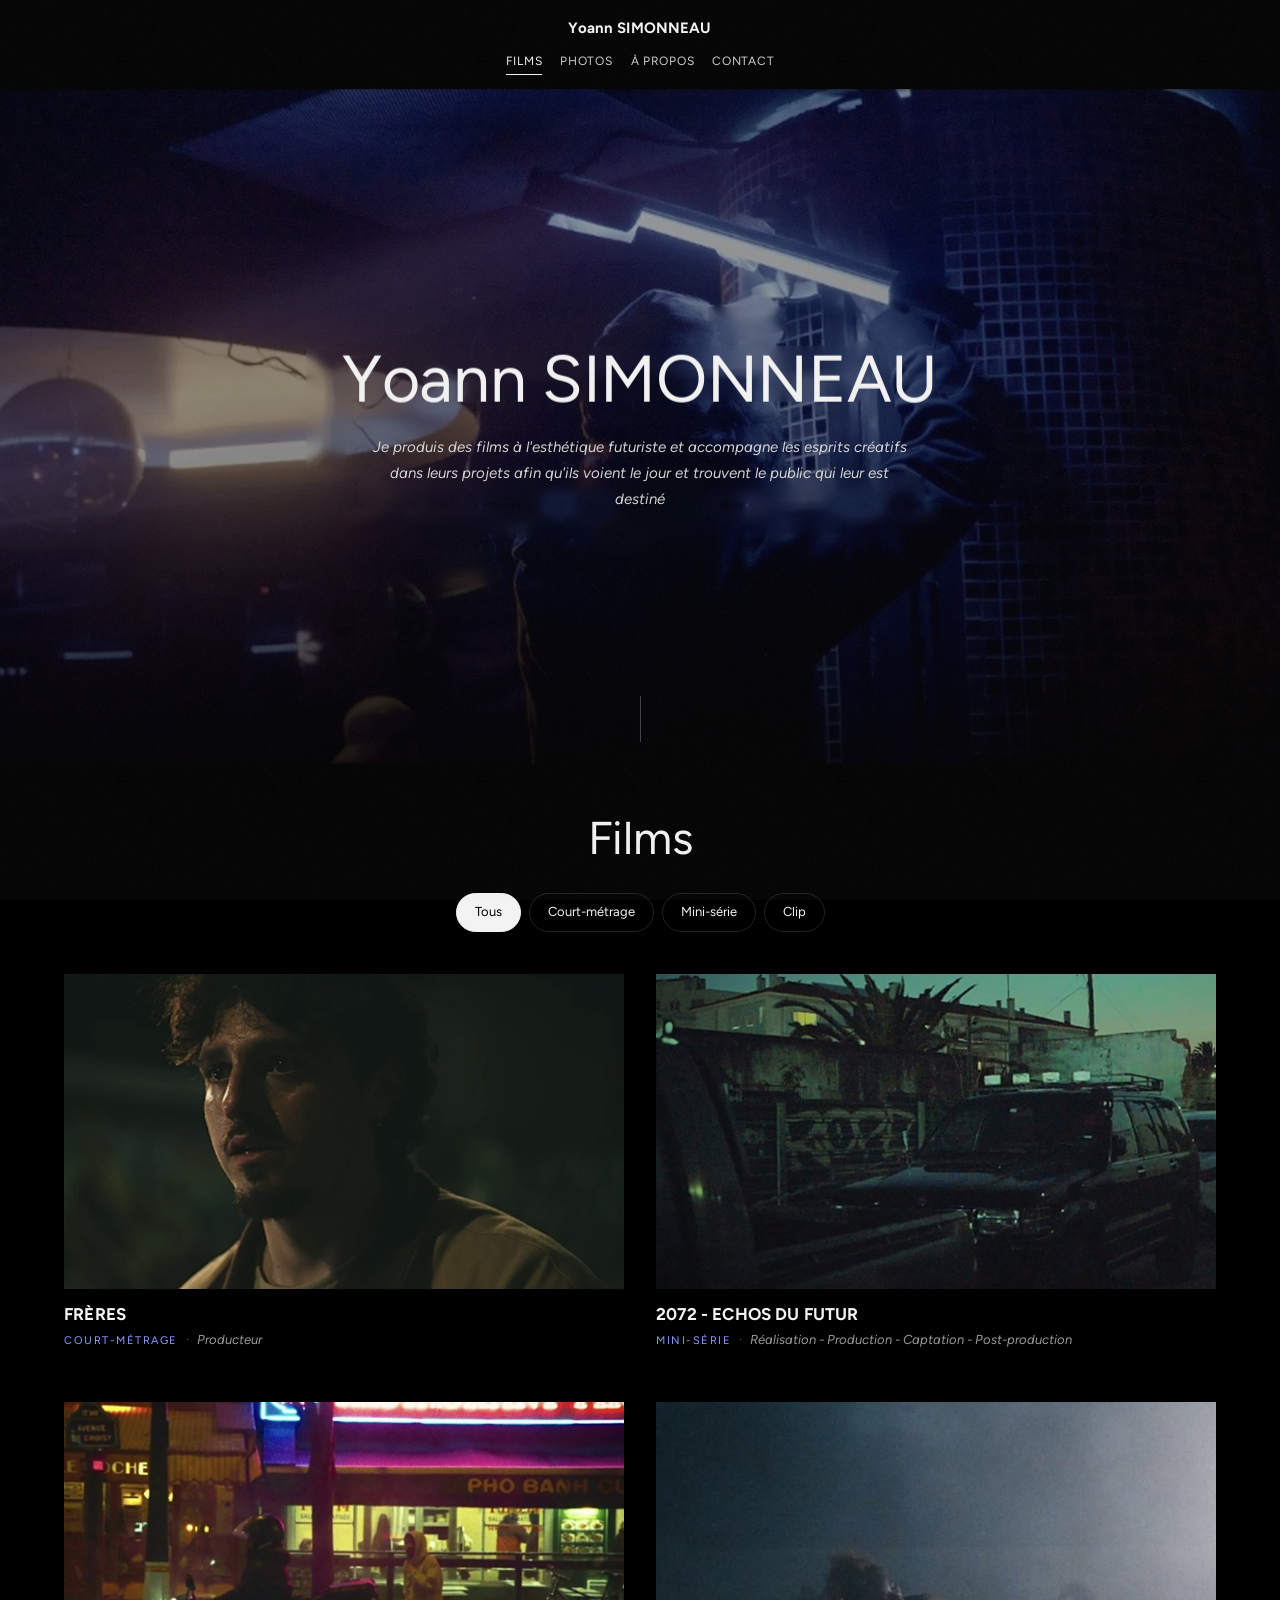
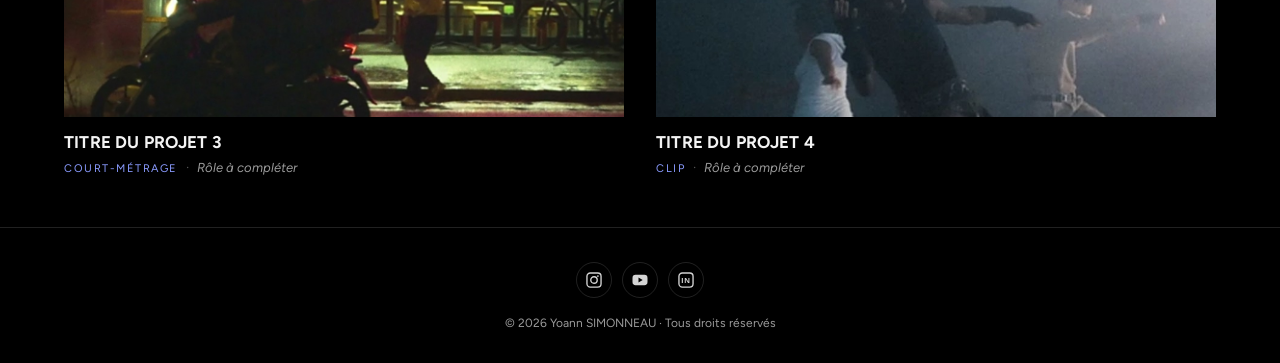
==== commit cba0b620: "Editeur Visuel v2" ====
--- a/index.html
+++ b/index.html
@@ -14,9 +14,9 @@
   <script>(function(){var s=document.createElement('script');s.id='contenu';s.async=false;s.src='data/contenu.js'+(location.protocol.indexOf('http')===0?'?v='+Math.floor(Date.now()/6e4):'');document.head.appendChild(s);})();</script>
   <link rel="preconnect" href="https://fonts.googleapis.com">
   <link rel="preconnect" href="https://fonts.gstatic.com" crossorigin>
-  <link rel="stylesheet" href="assets/css/style.css">
-  <script src="assets/js/modele.js" defer></script>
-  <script src="assets/js/site.js" defer></script>
+  <link rel="stylesheet" href="assets/css/style.css?v=3">
+  <script src="assets/js/modele.js?v=3" defer></script>
+  <script src="assets/js/site.js?v=3" defer></script>
 </head>
 <body data-page="films">
   <div id="app"></div>
--- a/assets/css/style.css
+++ b/assets/css/style.css
@@ -56,7 +56,7 @@
 @media (hover: none) { .bg-fixe { background-attachment: scroll; } }
 
 /* Typographie réglable (variables posées par section) */
-.t-body, .rich { font-family: var(--t-f, var(--font)); font-size: var(--t-s, var(--t-s-def, 15px)); font-weight: var(--t-w, 400); font-style: var(--t-i, var(--t-i-def, normal)); text-decoration: var(--t-u, none); text-transform: var(--t-tr, none); line-height: var(--t-lh, 1.75); letter-spacing: var(--t-ls, normal); color: var(--t-c, var(--t-c-def, var(--soft))); text-shadow: var(--t-sh, none); max-width: var(--t-mw, none); }
+.t-body, .rich { font-family: var(--t-f, var(--font)); font-size: var(--t-s, var(--t-s-def, 15px)); font-weight: var(--t-w, 400); font-style: var(--t-i, var(--t-i-def, normal)); text-decoration: var(--t-u, none); text-transform: var(--t-tr, none); line-height: var(--t-lh, 1.75); letter-spacing: var(--t-ls, normal); color: var(--t-c, var(--s-c, var(--t-c-def, var(--soft)))); text-shadow: var(--t-sh, none); max-width: var(--t-mw, none); }
 .al-center .t-body, .al-center .rich { margin-left: auto; margin-right: auto; }
 .al-right .t-body, .al-right .rich { margin-left: auto; }
 .rich p { margin: 0 0 1.05em; } .rich p:last-child { margin-bottom: 0; }
@@ -64,7 +64,7 @@
 .rich a { color: var(--lk-c, var(--fg)); border-bottom: 1px solid var(--accent); transition: color .3s, background-size .4s var(--ease), border-color .3s; }
 .rich strong, .rich b { color: var(--t-c, var(--fg)); font-weight: 600; }
 .rich blockquote { margin: 0 0 1em; padding-left: 1em; border-left: 2px solid var(--accent); font-style: italic; }
-.t-ttl, .rich :is(h2, h3, h4) { font-family: var(--tt-f, var(--font-titres)); font-weight: var(--tt-w, var(--tt-w-def, 500)); font-style: var(--tt-i, normal); text-decoration: var(--tt-u, none); text-transform: var(--tt-tr, var(--tt-tr-def, none)); line-height: var(--tt-lh, 1.15); letter-spacing: var(--tt-ls, var(--tt-ls-def, -.005em)); color: var(--tt-c, var(--fg)); text-shadow: var(--tt-sh, none); max-width: var(--tt-mw, none); }
+.t-ttl, .rich :is(h2, h3, h4) { font-family: var(--tt-f, var(--font-titres)); font-weight: var(--tt-w, var(--tt-w-def, 500)); font-style: var(--tt-i, normal); text-decoration: var(--tt-u, none); text-transform: var(--tt-tr, var(--tt-tr-def, none)); line-height: var(--tt-lh, 1.15); letter-spacing: var(--tt-ls, var(--tt-ls-def, -.005em)); color: var(--tt-c, var(--s-c, var(--fg))); text-shadow: var(--tt-sh, none); max-width: var(--tt-mw, none); }
 .t-ttl { font-size: var(--tt-s, var(--tt-def, 28px)); }
 .rich h2 { font-size: var(--tt-s, clamp(17px, 1.9vw, 22px)); text-transform: var(--tt-tr, uppercase); margin: 0 0 18px; line-height: 1.35; }
 .rich h3 { font-size: 15px; font-weight: 400; font-style: italic; color: var(--muted); text-transform: none; margin: -8px 0 16px; }
@@ -151,7 +151,7 @@
 .al-left .sec-title, .al-left .page-title { text-align: left; }
 .p-head { text-align: inherit; }
 .al-center .p-head, .sec-entete:not([class*=" al-"]) .p-head { text-align: center; }
-.pill { display: inline-block; background: var(--fg); color: var(--bg); font-size: 12px; line-height: 1; padding: 6px 12px; border-radius: 999px; margin-bottom: 18px; }
+.pill { display: inline-block; background: var(--fg); color: var(--bg); font-size: 12px; line-height: 1; padding: 6px 12px; border-radius: 999px; }
 .pill:empty { display: none; }
 .p-title { --tt-def: clamp(30px, 5.6vw, 68px); --tt-tr-def: uppercase; line-height: 1.05; margin: 0; }
 .p-sub { margin: 14px 0 0; font-style: italic; color: var(--soft); font-size: clamp(14px, 1.5vw, 18px); }
@@ -418,3 +418,77 @@
   *, *::before, *::after { animation-duration: .01ms !important; animation-iteration-count: 1 !important; transition-duration: .01ms !important; scroll-behavior: auto !important; }
   .anim, .reveal { opacity: 1; transform: none; }
 }
+
+/* ==========================================================================
+   Éléments dans les sections (version 3)
+   ========================================================================== */
+.stack > .bl { margin-top: var(--mt, var(--mt-def, 14px)); margin-bottom: var(--mb, 0); }
+.stack > .bl:first-child { margin-top: var(--mt, 0); }
+.stack > .bl-pastille + .bl { --mt-def: 18px; }
+.stack > .bl-texte { --mt-def: 16px; }
+.stack > .bl-tags { --mt-def: 22px; }
+.stack > .bl-boutons, .stack > .bl-document { --mt-def: 26px; }
+.stack > :is(.bl-galerie, .bl-projets, .bl-video, .bl-image, .bl-liste, .bl-infos, .bl-credits, .bl-spotify, .bl-fichiers, .bl-reseaux, .bl-formulaire) { --mt-def: 24px; }
+.stack > .bl-titre + .bl-projets { --mt-def: 0px; }
+.stack > .bl-espace { --mt-def: 0px; }
+.bl { position: relative; }
+.bl .chips, .bl .btns { margin-top: 0; }
+.al-center .bl-mw, .bl-mw.al-center { margin-left: auto; margin-right: auto; }
+.al-right .bl-mw, .bl-mw.al-right { margin-left: auto; }
+.bl.box-accent { padding: clamp(20px, 3vw, 36px); }
+.stack.box-accent { padding: clamp(24px, 4vw, 48px); }
+.bl.al-center .t-body, .bl.al-center .t-ttl { margin-left: auto; margin-right: auto; }
+.bl.al-right .t-body, .bl.al-right .t-ttl { margin-left: auto; }
+
+/* Tailles de titres */
+.t-ttl { margin: 0; }
+.ttl-cov { --tt-def: clamp(30px, 5.2vw, 66px); --tt-w-def: 400; margin-bottom: .2em; }
+.ttl-page { --tt-def: clamp(30px, 5.6vw, 68px); --tt-tr-def: uppercase; line-height: 1.05; }
+.ttl-section { --tt-def: clamp(28px, 4vw, 46px); --tt-w-def: 400; }
+.ttl-bloc { --tt-def: clamp(20px, 2.4vw, 28px); }
+.ttl-texte { --tt-def: clamp(18px, 2.1vw, 26px); }
+.ttl-petit { --tt-def: 15px; --tt-w-def: 600; }
+.stack > .bl-titre:has(.ttl-section) + .bl { --mt-def: clamp(20px, 3vw, 36px); }
+
+/* Deux colonnes */
+.deux { display: flex; flex-direction: column; gap: clamp(24px, 4vw, 44px); }
+.deux-row { display: grid; grid-template-columns: var(--prop, 57%) 1fr; gap: clamp(30px, 6vw, 96px); text-align: left; align-items: start; }
+.deux-row > .stack { min-width: 0; }
+.p-details { font-size: 13px; }
+.stack > .bl-credits { --mt-def: 30px; }
+
+/* Réseaux sociaux (icônes monochromes) */
+.ico { display: block; flex-shrink: 0; }
+.soc { list-style: none; padding: 0; margin: 0; display: flex; flex-wrap: wrap; gap: 10px; }
+.al-center .soc { justify-content: center; } .al-right .soc { justify-content: flex-end; }
+.soc a { display: inline-flex; align-items: center; gap: 9px; color: var(--soft); transition: color .3s, background .3s, border-color .3s; }
+.soc a:hover { color: var(--fg); }
+.soc-icones a { width: 44px; height: 44px; justify-content: center; border: 1px solid var(--line); border-radius: 50%; }
+.soc-icones a:hover { color: var(--bg); background: var(--fg); border-color: var(--fg); }
+.soc-icones-texte a { padding: 9px 16px 9px 12px; border: 1px solid var(--line); border-radius: 999px; font-size: 12px; text-transform: uppercase; letter-spacing: .1em; }
+.soc-icones-texte a:hover { border-color: var(--fg); }
+.soc-texte { gap: 10px 24px; } .soc-texte a { font-size: 13px; text-transform: uppercase; letter-spacing: .1em; }
+.ftr .soc { justify-content: center; margin-bottom: 16px; }
+.ftr .soc-icones a { width: 36px; height: 36px; }
+.btn-doc .ico { margin: -2px 0; }
+
+/* Parcours / formations avec logos */
+.timeline.has-logos .tl { grid-template-columns: 150px var(--logo, 56px) 1fr; align-items: start; }
+.tl-logo { margin: 0; width: var(--logo, 56px); height: var(--logo, 56px); display: flex; align-items: center; justify-content: center; overflow: hidden; }
+.tl-logo img { max-width: 100%; max-height: 100%; width: auto; height: auto; object-fit: contain; transition: filter .4s; }
+.logos-nb .tl-logo img { filter: grayscale(1) contrast(1.05); }
+.logos-blanc .tl-logo img { filter: brightness(0) invert(1); }
+.logos-noir .tl-logo img { filter: brightness(0); }
+.tl:hover .tl-logo img { filter: none; }
+.logos-blanc .tl:hover .tl-logo img, .logos-noir .tl:hover .tl-logo img { filter: brightness(0) invert(1) opacity(.85); }
+.tl-sub { margin: 2px 0 6px; color: var(--muted); font-size: 13.5px; }
+.tl-link:hover .tl-ttl { color: var(--accent); }
+.tl-body .t-body { margin-top: 6px; }
+
+@media (max-width: 900px) { .deux-row { grid-template-columns: 1fr; } }
+@media (max-width: 700px) {
+  .stack > .bl { margin-top: var(--mtm, var(--mt, calc(var(--mt-def, 14px) * .85))); }
+  .stack > .bl:first-child { margin-top: var(--mtm, var(--mt, 0)); }
+  .timeline.has-logos .tl { grid-template-columns: var(--logo, 56px) 1fr; column-gap: 16px; }
+  .timeline.has-logos .tl-when { grid-column: 1 / -1; }
+}
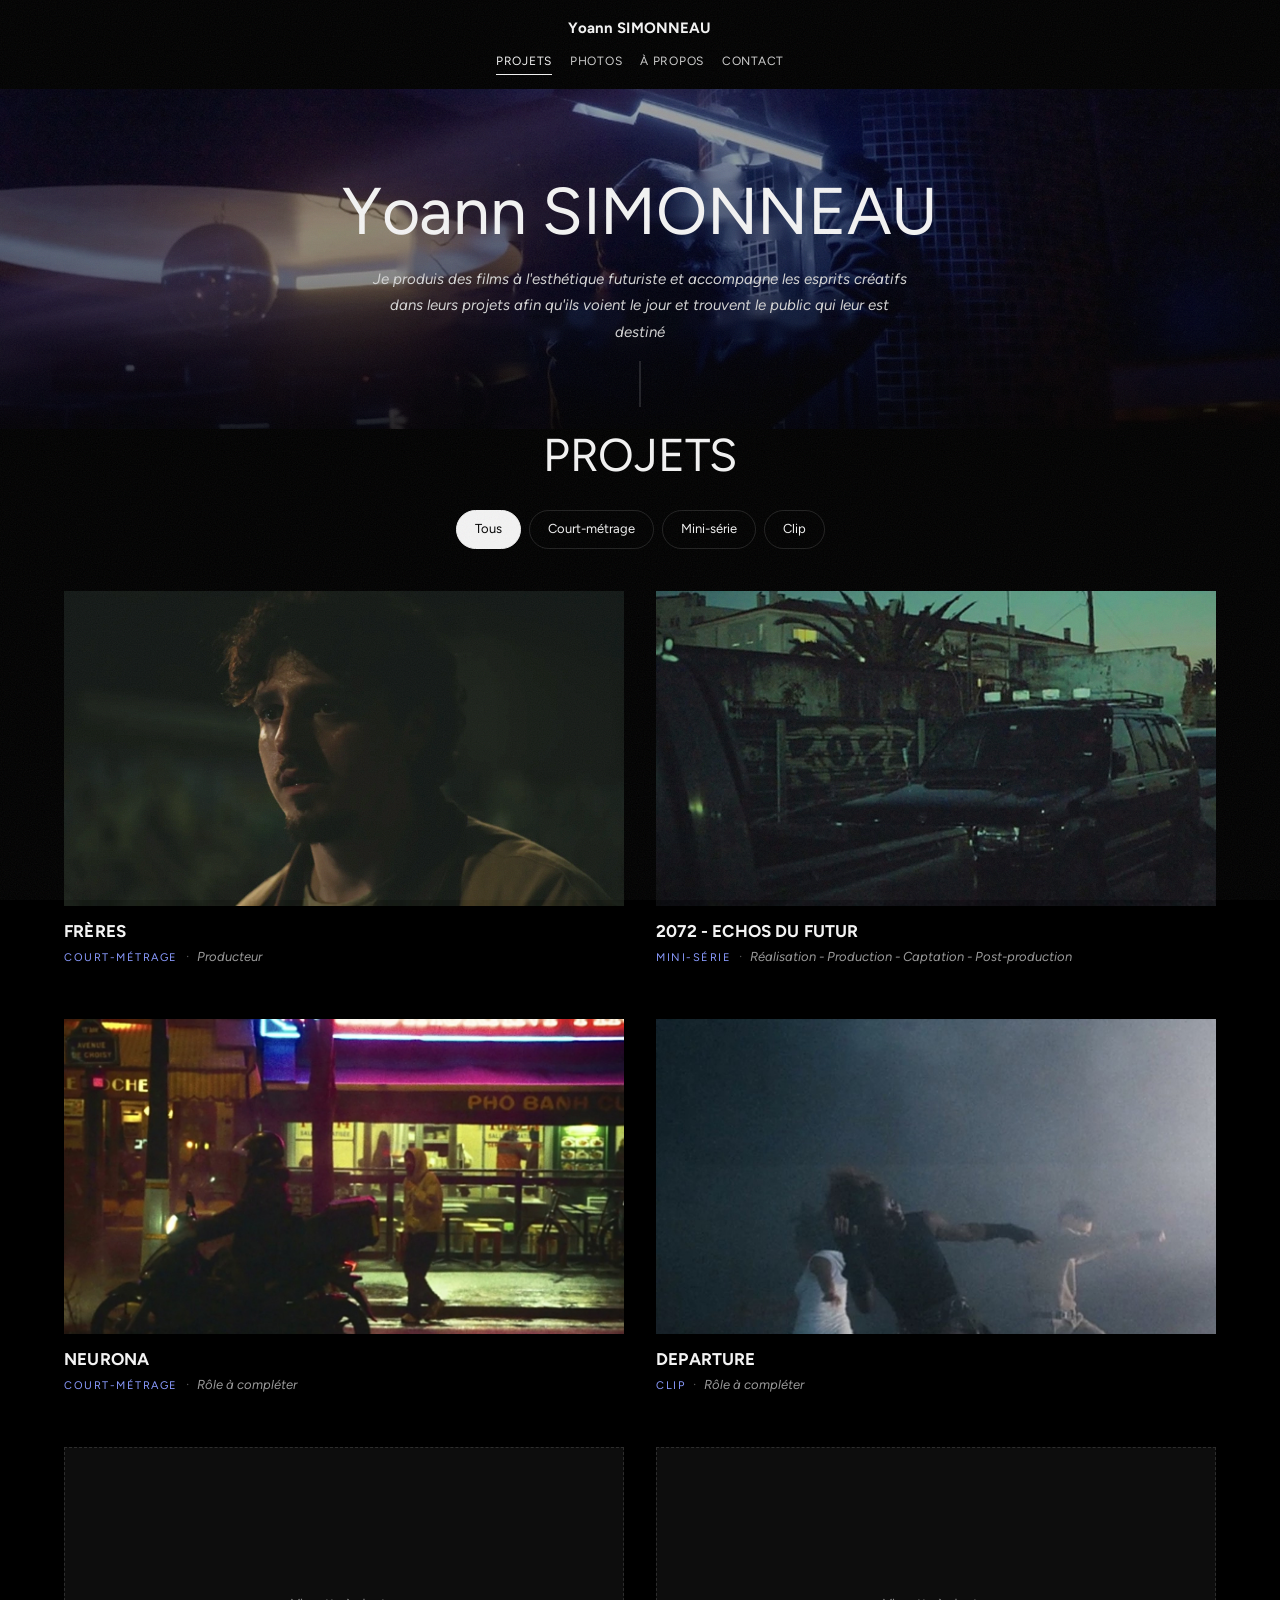
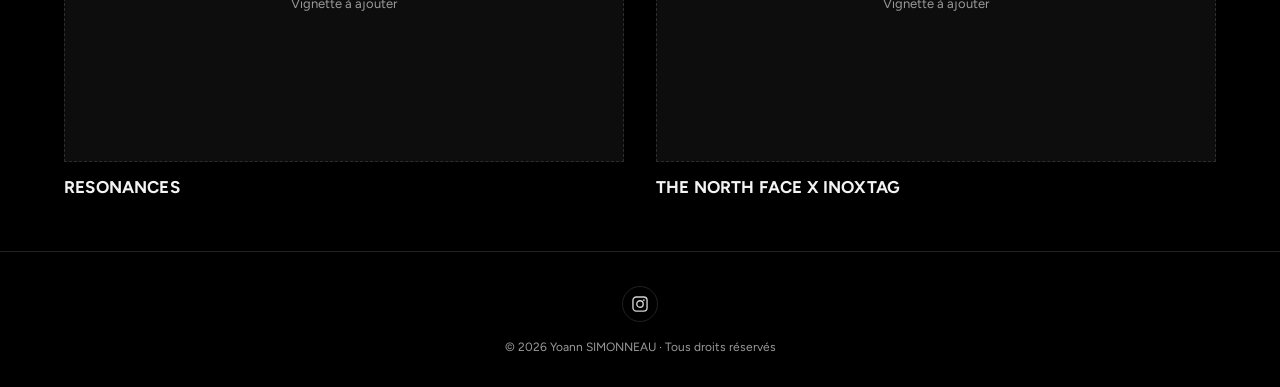
==== commit 4b3f505b: "Mise a jour V4" ====
--- a/index.html
+++ b/index.html
@@ -14,9 +14,9 @@
   <script>(function(){var s=document.createElement('script');s.id='contenu';s.async=false;s.src='data/contenu.js'+(location.protocol.indexOf('http')===0?'?v='+Math.floor(Date.now()/6e4):'');document.head.appendChild(s);})();</script>
   <link rel="preconnect" href="https://fonts.googleapis.com">
   <link rel="preconnect" href="https://fonts.gstatic.com" crossorigin>
-  <link rel="stylesheet" href="assets/css/style.css?v=3">
-  <script src="assets/js/modele.js?v=3" defer></script>
-  <script src="assets/js/site.js?v=3" defer></script>
+  <link rel="stylesheet" href="assets/css/style.css?v=4">
+  <script src="assets/js/modele.js?v=4" defer></script>
+  <script src="assets/js/site.js?v=4" defer></script>
 </head>
 <body data-page="films">
   <div id="app"></div>
--- a/assets/css/style.css
+++ b/assets/css/style.css
@@ -1,12 +1,12 @@
 /* ==========================================================================
-   Portfolio — styles (version 2, sections)
+   Portfolio — styles (version 4 : éléments, tailles réglables, téléphone)
    Couleurs et polices : réglables dans l'éditeur (Réglages du site).
    ========================================================================== */
 :root {
   --bg: #000; --fg: #f3f3f3; --muted: #9a9a9a; --soft: #d4d4d4;
   --line: rgba(255, 255, 255, .13); --accent: #8a9bff;
   --ease: cubic-bezier(.2, .7, .2, 1);
-  --pad: clamp(18px, 4vw, 44px);
+  --pad: clamp(18px, calc(4 * var(--vw1, 1vw)), 44px);
   --font: 'Figtree', system-ui, -apple-system, 'Segoe UI', Roboto, Arial, sans-serif;
   --font-titres: var(--font);
 }
@@ -18,7 +18,7 @@
 button { font: inherit; color: inherit; }
 :focus-visible { outline: 1px solid var(--accent); outline-offset: 3px; }
 [hidden] { display: none !important; }
-#app { opacity: 0; transition: opacity .55s var(--ease); min-height: 100vh; display: flex; flex-direction: column; }
+#app { opacity: 0; transition: opacity .55s var(--ease); min-height: calc(100 * var(--vh1, 1vh)); display: flex; flex-direction: column; }
 body.ready #app { opacity: 1; }
 body.leaving #app { opacity: 0; transition-duration: .22s; }
 main { flex: 1; }
@@ -66,7 +66,7 @@
 .rich blockquote { margin: 0 0 1em; padding-left: 1em; border-left: 2px solid var(--accent); font-style: italic; }
 .t-ttl, .rich :is(h2, h3, h4) { font-family: var(--tt-f, var(--font-titres)); font-weight: var(--tt-w, var(--tt-w-def, 500)); font-style: var(--tt-i, normal); text-decoration: var(--tt-u, none); text-transform: var(--tt-tr, var(--tt-tr-def, none)); line-height: var(--tt-lh, 1.15); letter-spacing: var(--tt-ls, var(--tt-ls-def, -.005em)); color: var(--tt-c, var(--s-c, var(--fg))); text-shadow: var(--tt-sh, none); max-width: var(--tt-mw, none); }
 .t-ttl { font-size: var(--tt-s, var(--tt-def, 28px)); }
-.rich h2 { font-size: var(--tt-s, clamp(17px, 1.9vw, 22px)); text-transform: var(--tt-tr, uppercase); margin: 0 0 18px; line-height: 1.35; }
+.rich h2 { font-size: var(--tt-s, clamp(17px, calc(1.9 * var(--vw1, 1vw)), 22px)); text-transform: var(--tt-tr, uppercase); margin: 0 0 18px; line-height: 1.35; }
 .rich h3 { font-size: 15px; font-weight: 400; font-style: italic; color: var(--muted); text-transform: none; margin: -8px 0 16px; }
 .rich h2:not(:first-child) { margin-top: 40px; }
 .al-center .t-ttl { margin-left: auto; margin-right: auto; }
@@ -125,7 +125,7 @@
 .reveal.in { opacity: 1; transform: none; }
 
 /* ---------- Couverture ---------- */
-.cov { position: relative; overflow: hidden; height: calc(var(--cov-h, 70) * 1vh); height: calc(var(--cov-h, 70) * 1svh); min-height: 340px; }
+.cov { position: relative; overflow: hidden; height: calc(var(--cov-h, 70) * var(--vh1, 1svh)); min-height: 340px; }
 .cov-media { position: absolute; inset: 0; container-type: size; background: #07070c; }
 .cov-media img { width: 100%; height: 100%; object-fit: cover; animation: kenburns 18s var(--ease) both; }
 .cov-ov { position: absolute; inset: 0; pointer-events: none; }
@@ -133,10 +133,12 @@
 .bg-video.on { opacity: 1; }
 @keyframes kenburns { from { transform: scale(1.09); } to { transform: scale(1); } }
 .cov-box { position: absolute; z-index: 2; transform: translate(-50%, -50%); width: max-content; }
-.cov-title { --tt-def: clamp(30px, 5.2vw, 66px); --tt-w-def: 400; margin: 0 0 .55em; }
-.cov-txt { --t-c-def: #eee; --t-s-def: clamp(13px, 1.25vw, 16px); }
+.cov-title { --tt-def: clamp(30px, calc(5.2 * var(--vw1, 1vw)), 66px); --tt-w-def: 400; margin: 0 0 .55em; }
+.cov-txt { --t-c-def: #eee; --t-s-def: clamp(13px, calc(1.25 * var(--vw1, 1vw)), 16px); }
 .cov-box .rich { max-width: var(--t-mw, 540px); margin-left: auto; margin-right: auto; }
-.cov-box[style*="text-align:left"] .rich { margin-left: 0; } .cov-box[style*="text-align:right"] .rich { margin-right: 0; }
+.cov-box { left: var(--cx, 50%); top: var(--cy, 50%); max-width: min(var(--cw, 680px), 92%); }
+.cta-left { text-align: left; } .cta-center { text-align: center; } .cta-right { text-align: right; }
+.cta-left .rich { margin-left: 0; } .cta-right .rich { margin-right: 0; }
 .lettres span { display: inline-block; opacity: 0; transform: translateY(.45em); filter: blur(6px); animation: letter .9s var(--ease) forwards; animation-delay: calc(250ms + var(--l) * 38ms); }
 @keyframes letter { to { opacity: 1; transform: none; filter: none; } }
 .cov-intro .rich, .cov-intro .btns { opacity: 0; animation: fadeup 1.1s var(--ease) 1s forwards; }
@@ -146,28 +148,28 @@
 @keyframes scrollcue { to { top: 110%; } }
 
 /* ---------- Titres ---------- */
-.sec-title, .page-title { --tt-def: clamp(28px, 4vw, 46px); --tt-w-def: 400; text-align: center; margin: 0 0 clamp(24px, 4vw, 44px); }
-.sec-title.small { --tt-def: clamp(20px, 2.4vw, 28px); text-align: inherit; margin-bottom: 20px; }
+.sec-title, .page-title { --tt-def: clamp(28px, calc(4 * var(--vw1, 1vw)), 46px); --tt-w-def: 400; text-align: center; margin: 0 0 clamp(24px, calc(4 * var(--vw1, 1vw)), 44px); }
+.sec-title.small { --tt-def: clamp(20px, calc(2.4 * var(--vw1, 1vw)), 28px); text-align: inherit; margin-bottom: 20px; }
 .al-left .sec-title, .al-left .page-title { text-align: left; }
 .p-head { text-align: inherit; }
 .al-center .p-head, .sec-entete:not([class*=" al-"]) .p-head { text-align: center; }
 .pill { display: inline-block; background: var(--fg); color: var(--bg); font-size: 12px; line-height: 1; padding: 6px 12px; border-radius: 999px; }
 .pill:empty { display: none; }
-.p-title { --tt-def: clamp(30px, 5.6vw, 68px); --tt-tr-def: uppercase; line-height: 1.05; margin: 0; }
-.p-sub { margin: 14px 0 0; font-style: italic; color: var(--soft); font-size: clamp(14px, 1.5vw, 18px); }
+.p-title { --tt-def: clamp(30px, calc(5.6 * var(--vw1, 1vw)), 68px); --tt-tr-def: uppercase; line-height: 1.05; margin: 0; }
+.p-sub { margin: 14px 0 0; font-style: italic; color: var(--soft); font-size: clamp(14px, calc(1.5 * var(--vw1, 1vw)), 18px); }
 
 /* ---------- Texte ---------- */
 .eyebrow { display: block; font-size: 11px; letter-spacing: .22em; text-transform: uppercase; color: var(--accent); margin-bottom: 8px; }
-.tx-title { --tt-def: clamp(18px, 2.1vw, 26px); margin: 0 0 10px; }
+.tx-title { --tt-def: clamp(18px, calc(2.1 * var(--vw1, 1vw)), 26px); margin: 0 0 10px; }
 .tx-sub { font-weight: 400; font-style: italic; color: var(--muted); font-size: 15px; margin: 0 0 16px; }
 .tx .t-body { margin-top: 14px; }
-.box-accent { border: 1px solid var(--line); border-left: 2px solid var(--accent); padding: clamp(24px, 4vw, 48px); background: linear-gradient(135deg, color-mix(in srgb, var(--accent) 13%, transparent), transparent 62%); }
+.box-accent { border: 1px solid var(--line); border-left: 2px solid var(--accent); padding: clamp(24px, calc(4 * var(--vw1, 1vw)), 48px); background: linear-gradient(135deg, color-mix(in srgb, var(--accent) 13%, transparent), transparent 62%); }
 .chips { list-style: none; display: flex; flex-wrap: wrap; gap: 8px; padding: 0; margin: 22px 0 0; }
 .al-center .chips, .al-center .btns, .al-center .socials, .al-center .filtres { justify-content: center; }
 .al-right .chips, .al-right .btns, .al-right .socials { justify-content: flex-end; }
 .chips li { border: 1px solid var(--line); border-radius: 999px; padding: 5px 13px; font-size: 12px; color: var(--soft); }
 .chips.big li { font-size: 14px; padding: 8px 18px; }
-.cols { display: grid; grid-template-columns: var(--prop, 45%) 1fr; gap: clamp(28px, 6vw, 90px); align-items: center; }
+.cols { display: grid; grid-template-columns: var(--prop, 45%) 1fr; gap: clamp(28px, calc(6 * var(--vw1, 1vw)), 90px); align-items: center; }
 .cols.img-droite { grid-template-columns: 1fr var(--prop, 45%); }
 .cols.img-droite .cols-img { order: 2; }
 
@@ -215,7 +217,7 @@
 .flt-sature img { filter: saturate(1.6); } .flt-vintage img { filter: sepia(.35) contrast(1.1) brightness(.95) saturate(.85); }
 .flt-froid img { filter: hue-rotate(-12deg) saturate(1.15) brightness(.98); } .flt-chaud img { filter: sepia(.25) saturate(1.3); }
 .gal-head { margin-bottom: 22px; }
-.gal-title { --tt-def: clamp(20px, 2.4vw, 28px); margin: 0 0 6px; }
+.gal-title { --tt-def: clamp(20px, calc(2.4 * var(--vw1, 1vw)), 28px); margin: 0 0 6px; }
 .gal-sub { margin: 0; color: var(--muted); font-style: italic; }
 .gal-grille, .gal-puzzle { display: grid; grid-template-columns: repeat(var(--cols, 3), minmax(0, 1fr)); gap: var(--gap, 12px); }
 .gal-grille .gi { grid-column: span var(--w, 1); }
@@ -246,23 +248,23 @@
 .vfacade { position: relative; padding: 0; background: #0a0a0a; cursor: pointer; display: block; }
 .vfacade img { width: 100%; height: 100%; object-fit: cover; filter: brightness(.72); transition: filter .5s, transform 1.2s var(--ease); }
 .vfacade:hover img { filter: brightness(.9); transform: scale(1.02); }
-.vplay { position: absolute; left: 50%; top: 50%; width: clamp(64px, 8vw, 92px); aspect-ratio: 1; border-radius: 50%; border: 1px solid rgba(255, 255, 255, .8); background: rgba(0, 0, 0, .25); -webkit-backdrop-filter: blur(6px); backdrop-filter: blur(6px); transform: translate(-50%, -50%); transition: transform .5s var(--ease); }
+.vplay { position: absolute; left: 50%; top: 50%; width: clamp(64px, calc(8 * var(--vw1, 1vw)), 92px); aspect-ratio: 1; border-radius: 50%; border: 1px solid rgba(255, 255, 255, .8); background: rgba(0, 0, 0, .25); -webkit-backdrop-filter: blur(6px); backdrop-filter: blur(6px); transform: translate(-50%, -50%); transition: transform .5s var(--ease); }
 .vplay::after { content: ''; position: absolute; left: 54%; top: 50%; transform: translate(-50%, -50%); border-style: solid; border-width: 11px 0 11px 18px; border-color: transparent transparent transparent #fff; }
 .vfacade:hover .vplay { transform: translate(-50%, -50%) scale(1.1); }
 
 /* ---------- Grille de projets + filtres ---------- */
-.filtres { display: flex; flex-wrap: wrap; justify-content: center; gap: 8px; margin: -8px 0 clamp(26px, 4vw, 42px); }
+.filtres { display: flex; flex-wrap: wrap; justify-content: center; gap: 8px; margin: -8px 0 clamp(26px, calc(4 * var(--vw1, 1vw)), 42px); }
 .filtres button { background: transparent; border: 1px solid var(--line); border-radius: 999px; padding: 8px 18px; font-size: 13px; cursor: pointer; transition: background .3s, color .3s, border-color .3s; min-height: 38px; }
 .filtres button:hover { border-color: var(--fg); }
 .filtres button.on { background: var(--fg); color: var(--bg); border-color: var(--fg); }
-.grid { display: grid; grid-template-columns: repeat(var(--cols, 2), minmax(0, 1fr)); gap: clamp(36px, 4vw, 56px) clamp(18px, 2.6vw, 32px); }
+.grid { display: grid; grid-template-columns: repeat(var(--cols, 2), minmax(0, 1fr)); gap: clamp(36px, calc(4 * var(--vw1, 1vw)), 56px) clamp(18px, calc(2.6 * var(--vw1, 1vw)), 32px); }
 .card { display: block; }
 .thumb { position: relative; overflow: hidden; aspect-ratio: var(--ratio, 16/9); background: #0d0d0d; isolation: isolate; }
 .thumb img { position: absolute; inset: 0; width: 100%; height: 100%; object-fit: cover; transition: transform 1.1s var(--ease), filter .7s var(--ease); }
 .thumb-empty { position: absolute; inset: 0; display: grid; place-items: center; color: var(--muted); font-size: 13px; border: 1px dashed var(--line); }
 .fx { position: absolute; inset: 0; pointer-events: none; opacity: 0; background-size: cover; background-position: center; z-index: 1; }
 .thumb-cta { position: absolute; left: 50%; top: 50%; z-index: 3; transform: translate(-50%, -25%); opacity: 0; font-size: 11px; letter-spacing: .24em; text-transform: uppercase; white-space: nowrap; padding: .85em 1.4em; border: 1px solid rgba(255, 255, 255, .7); background: rgba(0, 0, 0, .25); color: #fff; transition: opacity .5s var(--ease), transform .6s var(--ease); }
-.card-title { margin: 14px 0 5px; font-family: var(--font-titres); font-size: clamp(14px, 1.35vw, 17px); font-weight: 700; text-transform: uppercase; letter-spacing: .01em; line-height: 1.3; }
+.card-title { margin: 14px 0 5px; font-family: var(--font-titres); font-size: clamp(14px, calc(1.35 * var(--vw1, 1vw)), 17px); font-weight: 700; text-transform: uppercase; letter-spacing: .01em; line-height: 1.3; }
 .card-title span { background: linear-gradient(currentColor, currentColor) no-repeat 0 100% / 0 1px; transition: background-size .6s var(--ease); padding-bottom: 2px; }
 .card-meta { margin: 0; display: flex; flex-wrap: wrap; align-items: baseline; gap: 2px 8px; font-size: 13px; color: var(--muted); }
 .card-genre { font-size: 11px; text-transform: uppercase; letter-spacing: .14em; color: var(--accent); }
@@ -289,7 +291,7 @@
 @keyframes glitch2 { 0% { transform: translate(6px, 0); clip-path: inset(70% 0 6% 0); } 50% { transform: translate(-5px, 0); clip-path: inset(12% 0 70% 0); } 100% { transform: translate(4px, 0); clip-path: inset(40% 0 35% 0); } }
 
 /* ---------- Fiche, infos, crédits, parcours ---------- */
-.fiche { display: grid; grid-template-columns: minmax(0, 1.35fr) minmax(0, 1fr); gap: clamp(30px, 6vw, 96px); text-align: left; }
+.fiche { display: grid; grid-template-columns: minmax(0, 1.35fr) minmax(0, 1fr); gap: clamp(30px, calc(6 * var(--vw1, 1vw)), 96px); text-align: left; }
 .fiche-r { font-size: 13px; }
 .p-details, .p-credits { margin: 0; }
 .p-details > div, .cr { display: flex; justify-content: space-between; gap: 16px; padding: 10px 0; border-bottom: 1px solid var(--line); }
@@ -308,9 +310,9 @@
 .tl-ttl { margin: 0 0 6px; font-weight: 600; font-size: 16px; }
 
 /* ---------- Contact, réseaux, fichiers, Spotify ---------- */
-.contact-grid { display: grid; grid-template-columns: 1fr 1fr; gap: clamp(30px, 6vw, 90px); text-align: left; }
+.contact-grid { display: grid; grid-template-columns: 1fr 1fr; gap: clamp(30px, calc(6 * var(--vw1, 1vw)), 90px); text-align: left; }
 .contact-grid.single { grid-template-columns: 1fr; max-width: 640px; margin: 0 auto; text-align: center; }
-.big-link { display: inline-block; font-size: clamp(19px, 2.8vw, 32px); margin: 26px 0 10px; background: linear-gradient(currentColor, currentColor) no-repeat 0 100% / 100% 1px; padding-bottom: 4px; transition: background-size .5s var(--ease); word-break: break-word; }
+.big-link { display: inline-block; font-size: clamp(19px, calc(2.8 * var(--vw1, 1vw)), 32px); margin: 26px 0 10px; background: linear-gradient(currentColor, currentColor) no-repeat 0 100% / 100% 1px; padding-bottom: 4px; transition: background-size .5s var(--ease); word-break: break-word; }
 .big-link:hover { background-size: 0 1px; background-position: 100% 100%; }
 .contact-line { display: block; margin: 6px 0; }
 .socials { list-style: none; padding: 0; margin: 28px 0 0; display: flex; flex-wrap: wrap; gap: 10px 24px; }
@@ -338,11 +340,11 @@
 .spacer { display: flex; align-items: center; justify-content: center; }
 .spacer hr { margin: 0; border: 0; }
 .libre { position: relative; height: var(--lh, 560px); }
-.fr-it { position: absolute; }
+.fr-it { position: absolute; left: var(--fx, 0); top: var(--fy, 0); width: var(--fw, 30%); z-index: var(--fz, 1); }
 .fr-it .gi img { cursor: default; }
 
 /* ---------- Navigation projet, pied de page ---------- */
-.p-nav { position: relative; display: flex; justify-content: space-between; align-items: stretch; gap: 20px; margin-top: clamp(40px, 7vw, 100px); margin-bottom: 30px; padding-top: 28px; }
+.p-nav { position: relative; display: flex; justify-content: space-between; align-items: stretch; gap: 20px; margin-top: clamp(40px, calc(7 * var(--vw1, 1vw)), 100px); margin-bottom: 30px; padding-top: 28px; }
 .p-nav::before { content: ''; position: absolute; top: 0; left: var(--pad); right: var(--pad); border-top: 1px solid var(--line); }
 .p-nav-back { display: inline-flex; gap: 8px; align-items: center; align-self: center; font-size: 12px; text-transform: uppercase; letter-spacing: .1em; color: var(--muted); }
 .p-nav-back:hover { color: var(--fg); }
@@ -378,42 +380,41 @@
 /* ==========================================================================
    Tablette & téléphone
    ========================================================================== */
-@media (min-width: 701px) { .hide-d { display: none !important; } }
-@media (max-width: 900px) {
-  .fiche, .contact-grid { grid-template-columns: 1fr; }
-  .cols, .cols.img-droite { grid-template-columns: 1fr; }
-  .cols.img-droite .cols-img { order: 0; }
-}
-@media (max-width: 700px) {
-  .hide-m { display: none !important; }
-  .sec { padding-top: var(--ptm, calc(var(--pt, 48px) * .7)); padding-bottom: var(--pbm, calc(var(--pb, 48px) * .7)); }
-  .t-body, .rich { font-size: var(--t-sm, var(--t-s, var(--t-s-def, 15px))); }
-  .t-ttl { font-size: var(--tt-sm, min(var(--tt-s, var(--tt-def, 28px)), 11vw)); }
-  .hdr { padding-top: calc(12px + env(safe-area-inset-top)); padding-bottom: 10px; gap: 6px; }
-  .hdr-gauche { flex-direction: column; }
-  .hdr-name { font-size: 14px; }
-  .hdr-nav { gap: 2px 16px; } .hdr-nav a { font-size: 11.5px; padding: 6px 0; }
-  .cov { min-height: 320px; }
-  .cov-box { left: 50% !important; width: 88%; max-width: 88% !important; }
-  .grid { grid-template-columns: repeat(var(--cols-m, 1), minmax(0, 1fr)); }
-  .gal-grille, .gal-puzzle { grid-template-columns: repeat(var(--cols-m, 2), minmax(0, 1fr)); }
-  .gal-grille .gi, .gal-puzzle .gi { grid-column: span var(--wm, 1); }
-  .gal-puzzle { grid-auto-rows: calc(var(--row, 220px) * .62); }
-  .gal-puzzle .gi { grid-row: span var(--hm, 1); }
-  .gal-mosaique { columns: var(--cols-m, 2); }
-  .gal-bande .gi { height: calc(var(--band, 440px) * .6); }
-  .gal-duo { grid-template-columns: 1fr; }
-  .infos.cols-2 { grid-template-columns: 1fr; }
-  .spot { grid-template-columns: 1fr; }
-  .libre { height: auto; display: flex; flex-direction: column; gap: 16px; }
-  .fr-it { position: relative; left: auto !important; top: auto !important; width: 100% !important; }
-  .p-nav { flex-direction: column-reverse; align-items: stretch; }
-  .p-nav-back { padding: 10px; }
-  .p-nav-next { min-width: 0; }
-  .timeline .tl { grid-template-columns: 1fr; gap: 4px; }
-  .sl-btn { display: none; }
-  .lb figure { padding: 56px 8px 50px; } .lb-prev, .lb-next { display: none; }
-}
+html.vd .hide-d { display: none !important; }
+
+/* Téléphone (classe vm posée par site.js selon l’appareil) */
+  html.vm .hide-m { display: none !important; }
+  html.vm .sec { padding-top: var(--ptm, calc(var(--pt, 48px) * .7)); padding-bottom: var(--pbm, calc(var(--pb, 48px) * .7)); }
+  html.vm .t-body, html.vm .rich { font-size: var(--t-sm, var(--t-s, var(--t-s-def, 15px))); }
+  html.vm .t-ttl { font-size: var(--tt-sm, min(var(--tt-s, var(--tt-def, 28px)), calc(11 * var(--vw1, 1vw)))); }
+  html.vm .hdr { padding-top: calc(12px + env(safe-area-inset-top)); padding-bottom: 10px; gap: 6px; }
+  html.vm .hdr-gauche { flex-direction: column; }
+  html.vm .hdr-name { font-size: 14px; }
+  html.vm .hdr-nav { gap: 2px 16px; } html.vm .hdr-nav a { font-size: 11.5px; padding: 6px 0; }
+  html.vm .cov { min-height: 260px; height: calc(var(--cov-hm, var(--cov-h, 70)) * var(--vh1, 1svh)); }
+  html.vm .cov-box { left: var(--cxm, 50%); top: var(--cym, var(--cy, 50%)); width: var(--cwm, 88%); max-width: 92%; }
+  html.vm .ctam-left { text-align: left !important; } html.vm .ctam-center { text-align: center !important; } html.vm .ctam-right { text-align: right !important; }
+  html.vm .grid { grid-template-columns: repeat(var(--cols-m, 1), minmax(0, 1fr)); gap: 26px 12px; }
+  html.vm .gal-grille, html.vm .gal-puzzle { grid-template-columns: repeat(var(--cols-m, 2), minmax(0, 1fr)); }
+  html.vm .gal-grille .gi, html.vm .gal-puzzle .gi { grid-column: span var(--wm, 1); }
+  html.vm .gal-puzzle { grid-auto-rows: calc(var(--row, 220px) * .62); }
+  html.vm .gal-puzzle .gi { grid-row: span var(--hm, 1); }
+  html.vm .gal-mosaique { columns: var(--cols-m, 2); grid-template-columns: repeat(var(--cols-m, 2), minmax(0, 1fr)); }
+  html.vm .gal-bande .gi { height: calc(var(--band, 440px) * .6); }
+  html.vm .gal-duo { grid-template-columns: 1fr; }
+  html.vm .infos.cols-2 { grid-template-columns: 1fr; }
+  html.vm .spot { grid-template-columns: 1fr; }
+  html.vm .libre.m-empile { height: auto; display: flex; flex-direction: column; gap: 16px; }
+  html.vm .libre.m-empile .fr-it { position: relative; left: auto !important; top: auto !important; width: 100% !important; }
+  html.vm .libre.m-compo { height: var(--lhm, var(--lh, 560px)); }
+  html.vm .libre.m-compo .fr-it { left: var(--fxm, var(--fx, 0)); top: var(--fym, var(--fy, 0)); width: var(--fwm, var(--fw, 30%)); }
+  html.vm .p-nav { flex-direction: column-reverse; align-items: stretch; }
+  html.vm .p-nav-back { padding: 10px; }
+  html.vm .p-nav-next { min-width: 0; }
+  html.vm .timeline .tl { grid-template-columns: 1fr; gap: 4px; }
+  html.vm .sl-btn { display: none; }
+  html.vm .lb figure { padding: 56px 8px 50px; } html.vm .lb-prev, html.vm .lb-next { display: none; }
+
 @media (prefers-reduced-motion: reduce) {
   *, *::before, *::after { animation-duration: .01ms !important; animation-iteration-count: 1 !important; transition-duration: .01ms !important; scroll-behavior: auto !important; }
   .anim, .reveal { opacity: 1; transform: none; }
@@ -435,24 +436,24 @@
 .bl .chips, .bl .btns { margin-top: 0; }
 .al-center .bl-mw, .bl-mw.al-center { margin-left: auto; margin-right: auto; }
 .al-right .bl-mw, .bl-mw.al-right { margin-left: auto; }
-.bl.box-accent { padding: clamp(20px, 3vw, 36px); }
-.stack.box-accent { padding: clamp(24px, 4vw, 48px); }
+.bl.box-accent { padding: clamp(20px, calc(3 * var(--vw1, 1vw)), 36px); }
+.stack.box-accent { padding: clamp(24px, calc(4 * var(--vw1, 1vw)), 48px); }
 .bl.al-center .t-body, .bl.al-center .t-ttl { margin-left: auto; margin-right: auto; }
 .bl.al-right .t-body, .bl.al-right .t-ttl { margin-left: auto; }
 
 /* Tailles de titres */
 .t-ttl { margin: 0; }
-.ttl-cov { --tt-def: clamp(30px, 5.2vw, 66px); --tt-w-def: 400; margin-bottom: .2em; }
-.ttl-page { --tt-def: clamp(30px, 5.6vw, 68px); --tt-tr-def: uppercase; line-height: 1.05; }
-.ttl-section { --tt-def: clamp(28px, 4vw, 46px); --tt-w-def: 400; }
-.ttl-bloc { --tt-def: clamp(20px, 2.4vw, 28px); }
-.ttl-texte { --tt-def: clamp(18px, 2.1vw, 26px); }
+.ttl-cov { --tt-def: clamp(30px, calc(5.2 * var(--vw1, 1vw)), 66px); --tt-w-def: 400; margin-bottom: .2em; }
+.ttl-page { --tt-def: clamp(30px, calc(5.6 * var(--vw1, 1vw)), 68px); --tt-tr-def: uppercase; line-height: 1.05; }
+.ttl-section { --tt-def: clamp(28px, calc(4 * var(--vw1, 1vw)), 46px); --tt-w-def: 400; }
+.ttl-bloc { --tt-def: clamp(20px, calc(2.4 * var(--vw1, 1vw)), 28px); }
+.ttl-texte { --tt-def: clamp(18px, calc(2.1 * var(--vw1, 1vw)), 26px); }
 .ttl-petit { --tt-def: 15px; --tt-w-def: 600; }
-.stack > .bl-titre:has(.ttl-section) + .bl { --mt-def: clamp(20px, 3vw, 36px); }
+.stack > .bl-titre:has(.ttl-section) + .bl { --mt-def: clamp(20px, calc(3 * var(--vw1, 1vw)), 36px); }
 
 /* Deux colonnes */
-.deux { display: flex; flex-direction: column; gap: clamp(24px, 4vw, 44px); }
-.deux-row { display: grid; grid-template-columns: var(--prop, 57%) 1fr; gap: clamp(30px, 6vw, 96px); text-align: left; align-items: start; }
+.deux { display: flex; flex-direction: column; gap: clamp(24px, calc(4 * var(--vw1, 1vw)), 44px); }
+.deux-row { display: grid; grid-template-columns: var(--prop, 57%) 1fr; gap: clamp(30px, calc(6 * var(--vw1, 1vw)), 96px); text-align: left; align-items: start; }
 .deux-row > .stack { min-width: 0; }
 .p-details { font-size: 13px; }
 .stack > .bl-credits { --mt-def: 30px; }
@@ -485,10 +486,117 @@
 .tl-link:hover .tl-ttl { color: var(--accent); }
 .tl-body .t-body { margin-top: 6px; }
 
-@media (max-width: 900px) { .deux-row { grid-template-columns: 1fr; } }
-@media (max-width: 700px) {
-  .stack > .bl { margin-top: var(--mtm, var(--mt, calc(var(--mt-def, 14px) * .85))); }
-  .stack > .bl:first-child { margin-top: var(--mtm, var(--mt, 0)); }
-  .timeline.has-logos .tl { grid-template-columns: var(--logo, 56px) 1fr; column-gap: 16px; }
-  .timeline.has-logos .tl-when { grid-column: 1 / -1; }
-}
+
+/* Téléphone (classe vm posée par site.js selon l’appareil) */
+  html.vm .stack > .bl { margin-top: var(--mtm, var(--mt, calc(var(--mt-def, 14px) * .85))); }
+  html.vm .stack > .bl:first-child { margin-top: var(--mtm, var(--mt, 0)); }
+  html.vm .timeline.has-logos .tl { grid-template-columns: var(--logo, 56px) 1fr; column-gap: 16px; }
+  html.vm .timeline.has-logos .tl-when { grid-column: 1 / -1; }
+
+
+
+/* ==========================================================================
+   Version 4
+   ========================================================================== */
+/* Pastilles sur une seule ligne */
+.pills { display: flex; flex-wrap: wrap; gap: 8px; align-items: center; }
+.al-center .pills, .sec-entete:not([class*=" al-"]) .pills { justify-content: center; }
+.al-right .pills { justify-content: flex-end; }
+
+/* Taille des éléments et des images */
+.bl-w { width: var(--bw); max-width: 100%; }
+.bl-mw { max-width: var(--bmw); }
+.al-center .stack > .bl-w, .bl-w.al-center, .al-center .stack > .bl-mw { margin-left: auto; margin-right: auto; }
+.al-right .stack > .bl-w, .bl-w.al-right { margin-left: auto; }
+.bl.bl-p { padding: var(--bp); }
+.bl.has-dec, .sec.has-dec > .sec-in { translate: var(--dx, 0px) var(--dy, 0px); }
+.bl-full { width: calc(100 * var(--vw1, 1vw)); max-width: calc(100 * var(--vw1, 1vw)); margin-left: calc(50% - calc(50 * var(--vw1, 1vw))) !important; margin-right: 0 !important; }
+.sec.has-hmin { min-height: var(--hmin); }
+.stack.box-accent { padding: var(--boxp, clamp(24px, calc(4 * var(--vw1, 1vw)), 48px)); }
+.img-box { width: var(--iw, 100%); max-width: 100%; }
+.al-center .img-box, .bl.al-center .img-box { margin-left: auto; margin-right: auto; }
+.al-right .img-box { margin-left: auto; }
+.img-box.has-h .gi-media { height: var(--ih); }
+.img-box.has-h .gi img, .img-box.has-hm .gi img { height: 100%; }
+
+/* Galeries : mosaïque dans l'ordre des lignes, rangées ajustées, formats */
+.gal-mosaique:not(.ordre-col) { columns: auto; display: grid; grid-template-columns: repeat(var(--cols, 3), minmax(0, 1fr)); column-gap: var(--gap, 12px); row-gap: 0; grid-auto-rows: 2px; align-items: start; }
+.gal-mosaique:not(.ordre-col) .gi { margin: 0; }
+.gal-rangees { display: flex; flex-wrap: wrap; gap: var(--gap, 12px); }
+.gal-rangees::after { content: ''; flex-grow: 10000; }
+.gal-rangees.r-full::after { display: none; }
+.gal-rangees .gi { flex: var(--r, 1.5) 1 calc(var(--r, 1.5) * var(--row, 260px)); min-width: 0; display: flex; flex-direction: column; }
+.gal-rangees .gi-media { aspect-ratio: var(--r, 1.5); }
+.gal-rangees .gi img, .gal-pile .gi-media[style*="aspect-ratio"] img, .gal-duo .gi-media[style*="aspect-ratio"] img, .gal-mosaique .gi-media[style*="aspect-ratio"] img { width: 100%; height: 100%; object-fit: cover; }
+.gal-bande .gi-media[style*="aspect-ratio"] img { width: 100%; height: 100%; object-fit: cover; }
+
+/* Vignettes de projets : animation au survol */
+.thumb-hov { position: absolute; inset: 0; z-index: 4; display: flex; align-items: center; justify-content: center; text-align: center; padding: 8%; background: var(--hv, rgba(0, 0, 0, .45)); opacity: 0; transition: opacity .45s var(--ease); pointer-events: none; }
+.th-in { display: flex; flex-direction: column; align-items: center; gap: 9px; color: #fff; }
+.th-t { font-family: var(--font-titres); font-size: clamp(15px, calc(1.7 * var(--vw1, 1vw)), 22px); font-weight: 700; text-transform: uppercase; letter-spacing: .04em; line-height: 1.2; }
+.th-r { font-size: 13px; font-style: italic; color: rgba(255, 255, 255, .85); }
+.th-c { font-size: 10.5px; letter-spacing: .22em; text-transform: uppercase; border: 1px solid rgba(255, 255, 255, .7); padding: 8px 14px; }
+.card:is(:hover, :focus-visible, .is-hover) .thumb-hov { opacity: 1; }
+.card:is(:hover, :focus-visible, .is-hover) .th-in { animation: var(--an, a-fade-up) var(--ad, .6s) cubic-bezier(.2, .7, .2, 1) both; }
+.card.has-hov .thumb-cta { display: none; }
+.filtres .g-vide { opacity: .45; border-style: dashed; }
+
+/* ---------- Téléphone ---------- */
+/* Téléphone (classe vm posée par site.js selon l’appareil) */
+  html.vm { --pad: 20px; }
+  html.vm body { font-size: calc(15px * var(--ms, .9)); }
+  html.vm .sec { padding-top: var(--ptm, calc(var(--pt, 48px) * .8)); padding-bottom: var(--pbm, calc(var(--pb, 48px) * .8)); }
+  html.vm .t-body, html.vm .rich { font-size: var(--t-sm, calc(var(--t-s, var(--t-s-def, 15px)) * var(--ms, .9))); line-height: var(--t-lhm, var(--t-lh, 1.7)); letter-spacing: var(--t-lsm, var(--t-ls, normal)); }
+  html.vm .t-ttl { font-size: var(--tt-sm, calc(min(var(--tt-s, var(--tt-def, 28px)), calc(10 * var(--vw1, 1vw))) * var(--ms, .9))); }
+  html.vm .t-ttl, html.vm .rich :is(h2, html.vm h3, html.vm h4) { line-height: var(--tt-lhm, var(--tt-lh, 1.15)); letter-spacing: var(--tt-lsm, var(--tt-ls, var(--tt-ls-def, -.005em))); }
+  html.vm .ttl-cov { --tt-def: 28px; } html.vm .ttl-page { --tt-def: 27px; } html.vm .ttl-section { --tt-def: 24px; } html.vm .ttl-bloc { --tt-def: 19px; } html.vm .ttl-texte { --tt-def: 17px; }
+  html.vm .card-title { font-size: 12.5px; margin-top: 10px; }
+  html.vm .card-meta { font-size: 11.5px; } html.vm .card-genre { font-size: 9.5px; }
+  html.vm .th-t { font-size: 13px; } html.vm .th-c { font-size: 9px; padding: 6px 10px; } html.vm .th-r { font-size: 11px; }
+  html.vm .filtres button { padding: 6px 13px; font-size: 12px; min-height: 32px; }
+  html.vm .pill { font-size: 11px; }
+  /* Colonnes : côte à côte (comme sur ordinateur) ou empilées */
+  html.vm .deux.m-empile .deux-row, html.vm .cols.m-empile, html.vm .cols.m-empile.img-droite { grid-template-columns: 1fr; }
+  html.vm .cols.m-empile.img-droite .cols-img { order: 0; }
+  html.vm .deux.m-cote .deux-row { grid-template-columns: var(--propm, var(--prop, 57%)) minmax(0, 1fr); gap: 18px; }
+  html.vm .cols.m-cote { grid-template-columns: var(--propm, var(--prop, 45%)) minmax(0, 1fr); gap: 16px; }
+  html.vm .cols.m-cote.img-droite { grid-template-columns: minmax(0, 1fr) var(--propm, var(--prop, 45%)); }
+  html.vm .m-cote .t-body, html.vm .m-cote .rich { font-size: var(--t-sm, 12.5px); line-height: var(--t-lhm, 1.6); }
+  html.vm .m-cote .t-ttl { font-size: var(--tt-sm, calc(min(var(--tt-s, var(--tt-def, 28px)), calc(6.4 * var(--vw1, 1vw))) * var(--ms, .9))); }
+  html.vm .m-cote :is(.p-details, html.vm .p-credits, html.vm .infos) { font-size: 11.5px; }
+  html.vm .m-cote :is(.p-details > div, html.vm .cr) { gap: 4px 8px; padding: 7px 0; flex-wrap: wrap; }
+  html.vm .m-cote .cr dd span { white-space: normal; }
+  html.vm .m-cote :is(.p-details, html.vm .p-credits) dt { flex-shrink: 1; min-width: 0; overflow-wrap: anywhere; }
+  html.vm .m-cote .p-details dd { text-align: right; }
+  html.vm .m-cote .timeline .tl, html.vm .m-cote .timeline.has-logos .tl { gap: 2px 10px; padding: 14px 0; }
+  html.vm .m-cote .tl-ttl { font-size: 13.5px; } html.vm .m-cote .tl-sub { font-size: 12px; }
+  html.vm .m-cote .timeline.has-logos .tl { grid-template-columns: calc(var(--logo, 56px) * .7) 1fr; }
+  html.vm .m-cote .tl-logo { width: calc(var(--logo, 56px) * .7); height: calc(var(--logo, 56px) * .7); }
+  /* Valeurs propres au téléphone */
+  html.vm .stack > .bl { margin-bottom: var(--mbm, var(--mb, 0)); }
+  html.vm .bl-wm { width: var(--bwm) !important; max-width: 100%; }
+  html.vm .bl-mwm { max-width: var(--bmwm) !important; }
+  html.vm .bl.bl-pm { padding: var(--bpm) !important; }
+  html.vm .bl.has-decm, html.vm .sec.has-decm > .sec-in { translate: var(--dxm, 0px) var(--dym, 0px) !important; }
+  html.vm .sec.has-hminm { min-height: var(--hminm); }
+  html.vm .stack.box-accent { padding: var(--boxpm, var(--boxp, 22px)); }
+  html.vm .img-box { width: var(--iwm, var(--iw, 100%)); }
+  html.vm .img-box.has-hm .gi-media { height: var(--ihm); aspect-ratio: auto !important; }
+  html.vm .gal { gap: var(--gap-m, var(--gap, 12px)); }
+  html.vm .gal-mosaique { column-gap: var(--gap-m, var(--gap, 12px)); row-gap: 0; }
+  html.vm .gal-puzzle { grid-auto-rows: var(--row-m, calc(var(--row, 220px) * .62)); }
+  html.vm .gal-bande .gi { height: var(--band-m, calc(var(--band, 440px) * .6)); }
+  html.vm .gal-rangees .gi { flex-basis: calc(var(--r, 1.5) * var(--row-m, calc(var(--row, 260px) * .55))); }
+  html.vm .alm-left, html.vm .alm-left > .sec-in { text-align: left !important; }
+  html.vm .alm-center, html.vm .alm-center > .sec-in { text-align: center !important; }
+  html.vm .alm-right, html.vm .alm-right > .sec-in { text-align: right !important; }
+  html.vm .alm-center :is(.t-body, html.vm .rich, html.vm .t-ttl, html.vm .img-box), html.vm .alm-center > .stack > :is(.bl-w, html.vm .bl-mw), html.vm .bl-w.alm-center, html.vm .bl-mw.alm-center { margin-left: auto; margin-right: auto; }
+  html.vm .alm-left :is(.t-body, html.vm .rich, html.vm .t-ttl, html.vm .img-box), html.vm .bl-w.alm-left { margin-left: 0; margin-right: auto; }
+  html.vm .alm-right :is(.t-body, html.vm .rich, html.vm .t-ttl, html.vm .img-box), html.vm .bl-w.alm-right { margin-left: auto; margin-right: 0; }
+  html.vm .alm-center :is(.chips, html.vm .btns, html.vm .soc, html.vm .pills, html.vm .filtres) { justify-content: center; }
+  html.vm .alm-left :is(.chips, html.vm .btns, html.vm .soc, html.vm .pills, html.vm .filtres) { justify-content: flex-start; }
+  html.vm .alm-right :is(.chips, html.vm .btns, html.vm .soc, html.vm .pills, html.vm .filtres) { justify-content: flex-end; }
+
+/* Parcours dans une colonne : date plus étroite */
+html.vd .deux-row .timeline .tl { grid-template-columns: 92px 1fr; }
+html.vd .deux-row .timeline.has-logos .tl { grid-template-columns: 92px var(--logo, 56px) 1fr; }
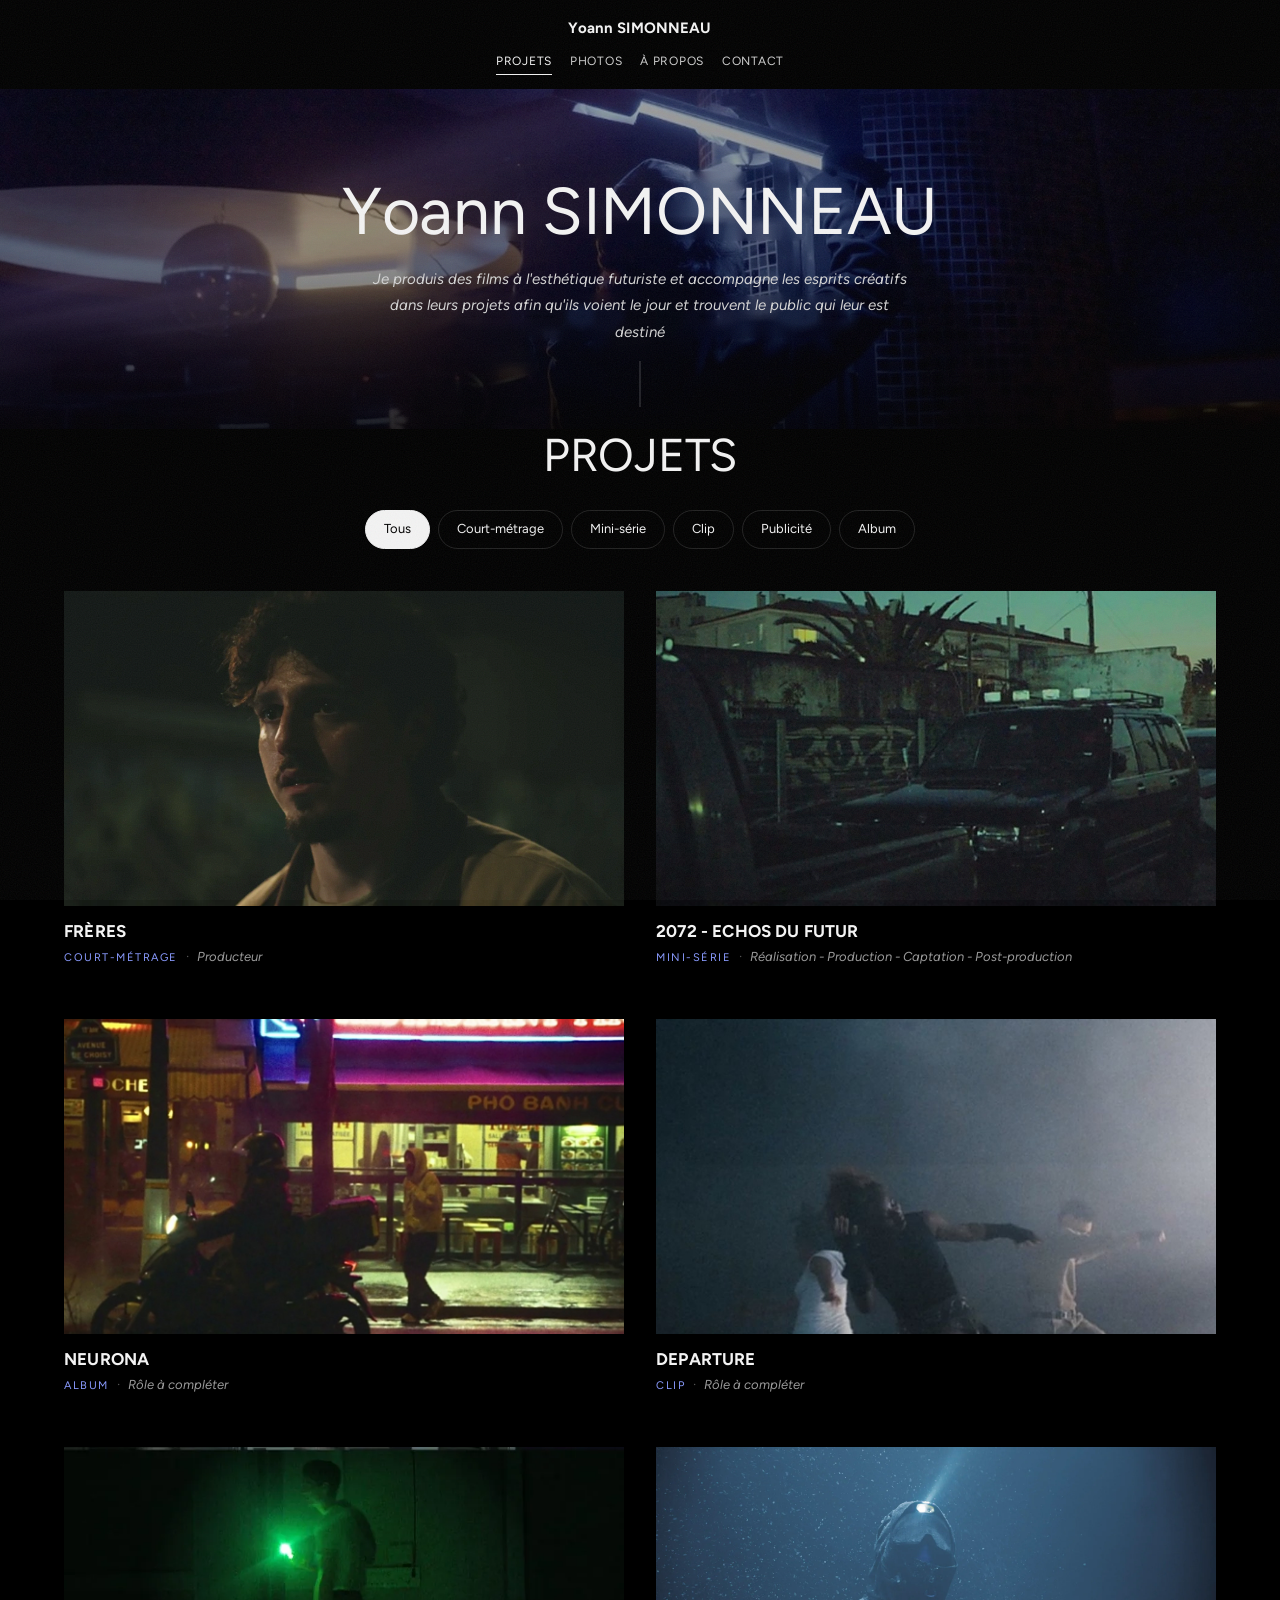
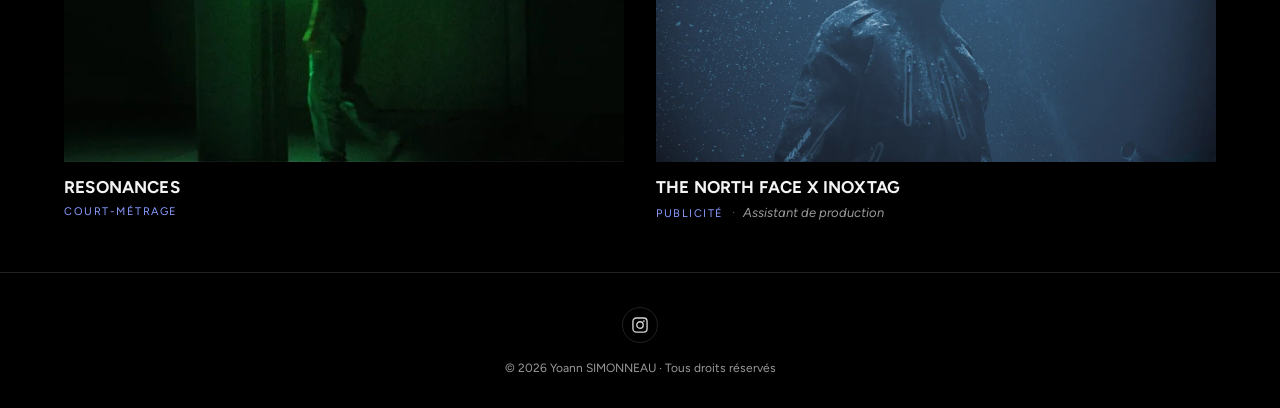
==== commit 0e01c98e: "maj v5" ====
--- a/index.html
+++ b/index.html
@@ -14,9 +14,9 @@
   <script>(function(){var s=document.createElement('script');s.id='contenu';s.async=false;s.src='data/contenu.js'+(location.protocol.indexOf('http')===0?'?v='+Math.floor(Date.now()/6e4):'');document.head.appendChild(s);})();</script>
   <link rel="preconnect" href="https://fonts.googleapis.com">
   <link rel="preconnect" href="https://fonts.gstatic.com" crossorigin>
-  <link rel="stylesheet" href="assets/css/style.css?v=4">
-  <script src="assets/js/modele.js?v=4" defer></script>
-  <script src="assets/js/site.js?v=4" defer></script>
+  <link rel="stylesheet" href="assets/css/style.css?v=5">
+  <script src="assets/js/modele.js?v=5" defer></script>
+  <script src="assets/js/site.js?v=5" defer></script>
 </head>
 <body data-page="films">
   <div id="app"></div>
--- a/assets/css/style.css
+++ b/assets/css/style.css
@@ -600,3 +600,38 @@
 /* Parcours dans une colonne : date plus étroite */
 html.vd .deux-row .timeline .tl { grid-template-columns: 92px 1fr; }
 html.vd .deux-row .timeline.has-logos .tl { grid-template-columns: 92px var(--logo, 56px) 1fr; }
+
+/* ==========================================================================
+   Version 5 : mosaïque automatique, groupes d'éléments
+   ========================================================================== */
+.gal-auto { display: flex; flex-wrap: wrap; gap: var(--gap, 12px); align-items: flex-start; }
+.gal-auto .gi { flex: none; width: calc(var(--r, 1.5) * var(--row, 220px)); max-width: 100%; min-width: 0; margin: 0; }
+.gal-auto .gi-media { aspect-ratio: var(--r, 1.5); }
+.gal-auto .gi img { width: 100%; height: 100%; object-fit: cover; }
+html.vm .gal-auto { gap: var(--gap-m, var(--gap, 12px)); }
+.gal-puzzle .gi[data-r] .gi-media { aspect-ratio: auto !important; }
+
+/* Groupes : un cadre qui rassemble plusieurs éléments */
+.bl-groupe > .grp-in { min-width: 0; }
+.grp-pile { display: block; }
+.grp-pile > .bl + .bl { margin-top: var(--mt, var(--gg, 16px)); }
+.grp-pile > .bl:first-child { margin-top: 0; }
+.grp-ligne { display: flex; gap: var(--gg, 16px); align-items: flex-start; }
+.grp-ligne.al-centre { align-items: center; } .grp-ligne.al-bas { align-items: flex-end; } .grp-ligne.al-etirer { align-items: stretch; }
+.grp-ligne > .bl { flex: 1 1 0; min-width: 0; margin: 0 !important; }
+.grp-ligne > .bl-w { flex: 0 0 var(--bw); width: auto; }
+.bl.grp-st-encadre { padding: clamp(20px, 3vw, 36px); border-left: 3px solid var(--accent); background: linear-gradient(135deg, rgba(138, 155, 255, .08), rgba(255, 255, 255, .015)); border-radius: 2px; }
+.bl.grp-st-carte { padding: clamp(18px, 2.6vw, 30px); background: rgba(255, 255, 255, .04); border: 1px solid rgba(255, 255, 255, .1); border-radius: 14px; }
+.bl.grp-st-trait { padding: clamp(16px, 2.4vw, 28px); border: 1px solid rgba(255, 255, 255, .22); }
+.bl.grp-st-fond { padding: clamp(18px, 2.6vw, 30px); background: #101014; }
+.bl.grp-st-aucun { padding: 0; }
+.bl.bl-groupe.bl-p { padding: var(--bp); }
+html.vm .grp-ligne.m-empile { flex-direction: column; align-items: stretch; }
+html.vm .grp-ligne.m-empile > .bl { flex: none; width: 100% !important; }
+html.vm .grp-ligne.m-cote { gap: min(var(--gg, 16px), 12px); }
+html.vm .grp-ligne.m-cote .t-body, html.vm .grp-ligne.m-cote .rich { font-size: var(--t-sm, 12.5px); }
+html.vm .bl.grp-st-encadre, html.vm .bl.grp-st-carte, html.vm .bl.grp-st-trait, html.vm .bl.grp-st-fond { padding: 18px; }
+html.vm .bl.bl-groupe.bl-pm { padding: var(--bpm) !important; }
+/* Rien ne doit élargir la page sur le côté (un élément décalé, une image…) */
+html, body { overflow-x: hidden; }
+@supports (overflow: clip) { html, body { overflow-x: clip; } }
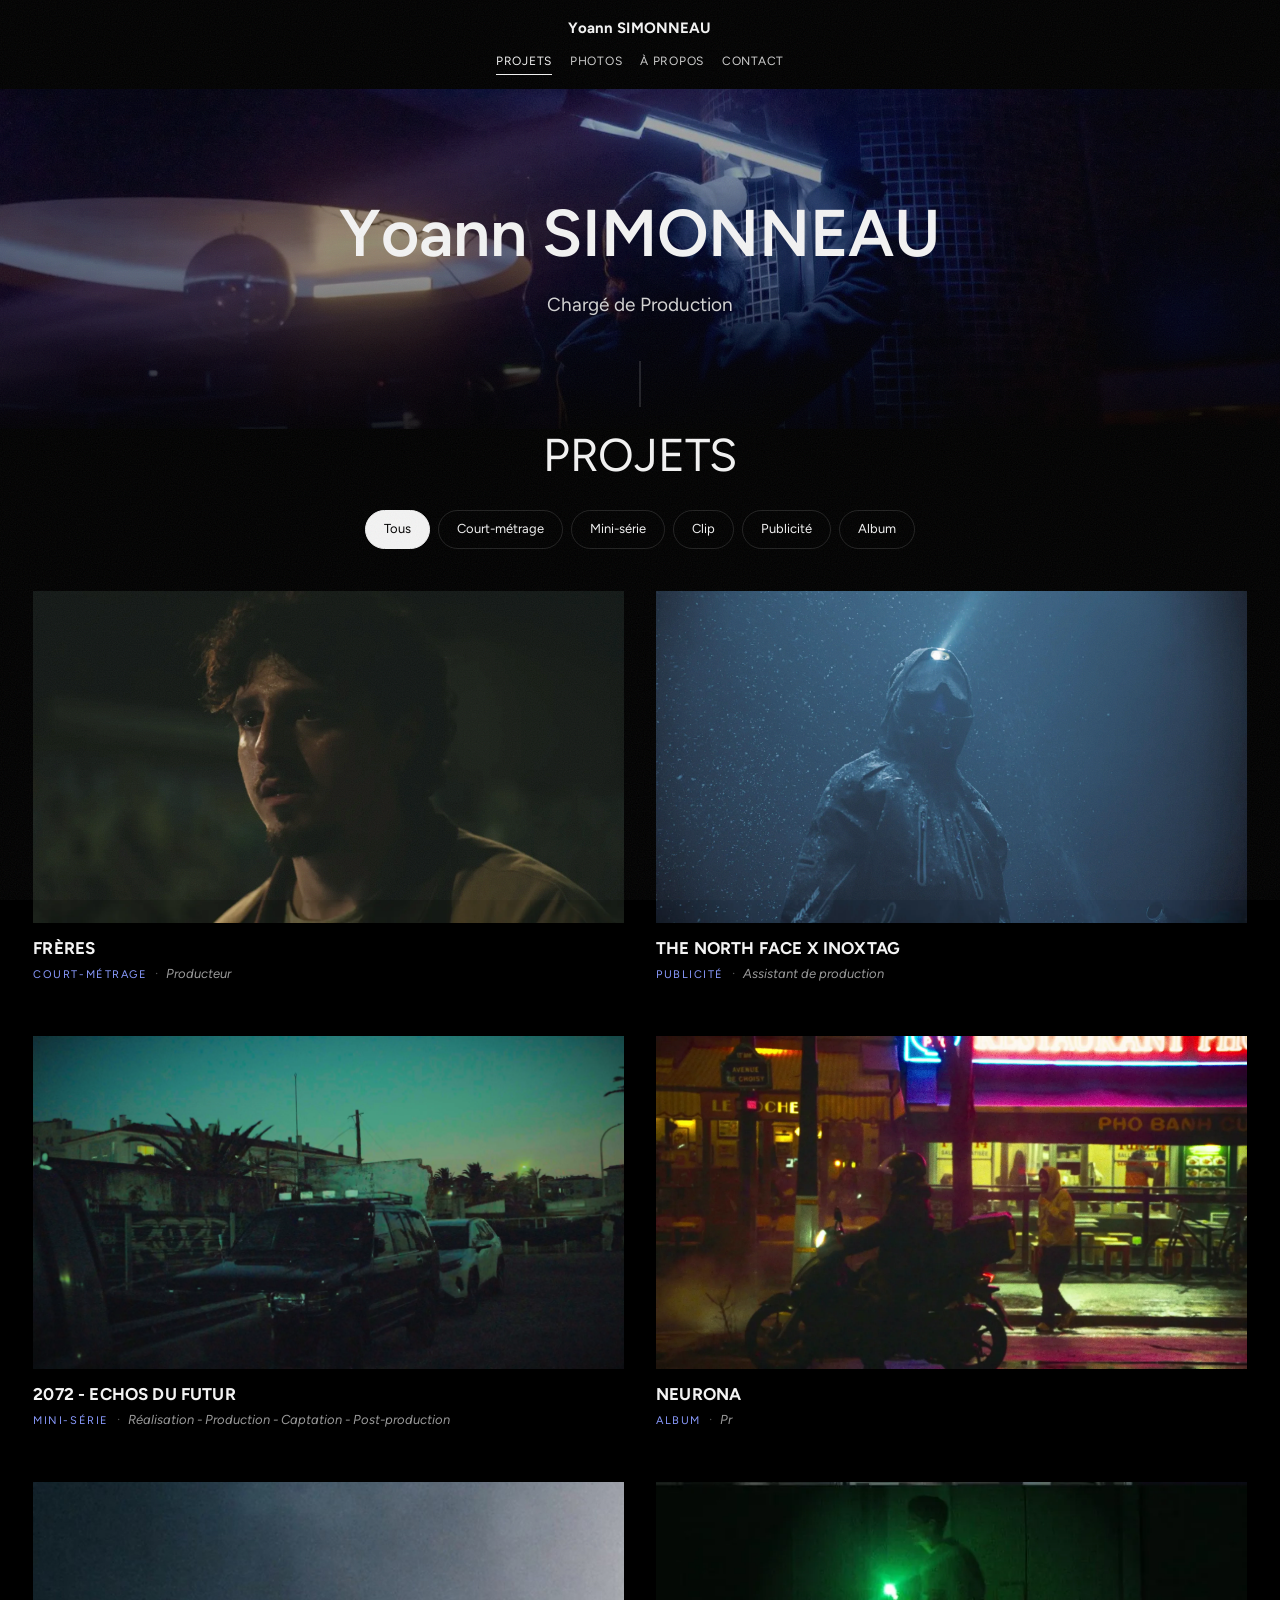
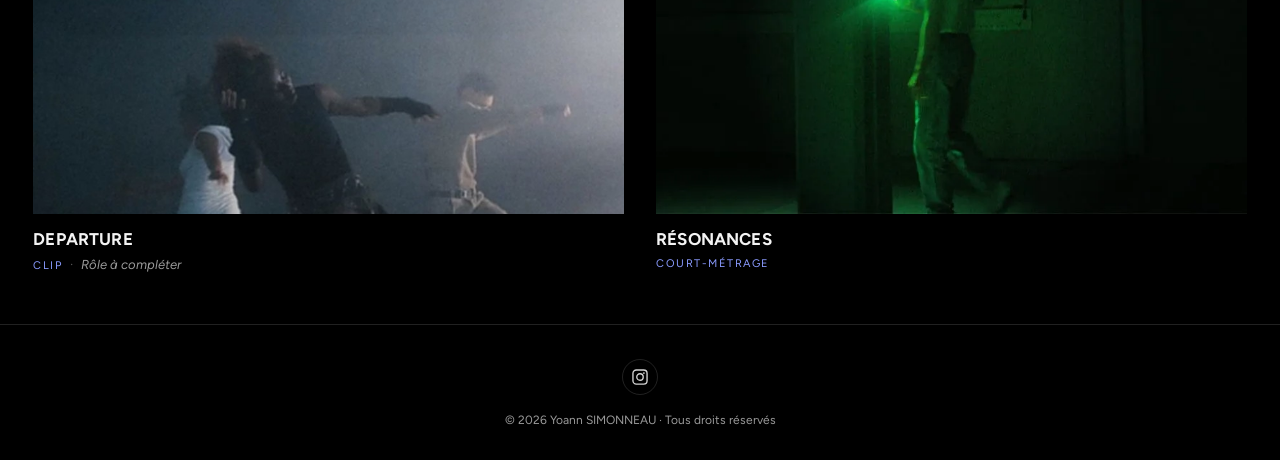
==== commit c22e6b28: "maj v6" ====
--- a/index.html
+++ b/index.html
@@ -14,9 +14,9 @@
   <script>(function(){var s=document.createElement('script');s.id='contenu';s.async=false;s.src='data/contenu.js'+(location.protocol.indexOf('http')===0?'?v='+Math.floor(Date.now()/6e4):'');document.head.appendChild(s);})();</script>
   <link rel="preconnect" href="https://fonts.googleapis.com">
   <link rel="preconnect" href="https://fonts.gstatic.com" crossorigin>
-  <link rel="stylesheet" href="assets/css/style.css?v=5">
-  <script src="assets/js/modele.js?v=5" defer></script>
-  <script src="assets/js/site.js?v=5" defer></script>
+  <link rel="stylesheet" href="assets/css/style.css?v=6">
+  <script src="assets/js/modele.js?v=6" defer></script>
+  <script src="assets/js/site.js?v=6" defer></script>
 </head>
 <body data-page="films">
   <div id="app"></div>
--- a/assets/css/style.css
+++ b/assets/css/style.css
@@ -169,7 +169,8 @@
 .al-right .chips, .al-right .btns, .al-right .socials { justify-content: flex-end; }
 .chips li { border: 1px solid var(--line); border-radius: 999px; padding: 5px 13px; font-size: 12px; color: var(--soft); }
 .chips.big li { font-size: 14px; padding: 8px 18px; }
-.cols { display: grid; grid-template-columns: var(--prop, 45%) 1fr; gap: clamp(28px, calc(6 * var(--vw1, 1vw)), 90px); align-items: center; }
+.cols { display: grid; grid-template-columns: var(--prop, 45%) 1fr; gap: clamp(28px, calc(6 * var(--vw1, 1vw)), 90px); align-items: start; }
+.cols.al-centre { align-items: center; } .cols.al-bas { align-items: end; }
 .cols.img-droite { grid-template-columns: 1fr var(--prop, 45%); }
 .cols.img-droite .cols-img { order: 2; }
 
@@ -635,3 +636,19 @@
 /* Rien ne doit élargir la page sur le côté (un élément décalé, une image…) */
 html, body { overflow-x: hidden; }
 @supports (overflow: clip) { html, body { overflow-x: clip; } }
+
+/* ==========================================================================
+   Largeur du site : toute la page / large / centré
+   ========================================================================== */
+html.sw-pleine { --pad: var(--pad-site, clamp(16px, calc(2.6 * var(--vw1, 1vw)), 48px)); }
+html.sw-pleine .wrap { max-width: none; }
+html.sw-pleine .w-normale, html.sw-pleine .w-large { --maxw: none; }
+html.sw-pleine .w-etroite { --maxw: 1100px; }
+html.sw-large .wrap { max-width: 1520px; }
+html.sw-large .w-normale { --maxw: 1520px; } html.sw-large .w-large { --maxw: 1800px; }
+html.sw-large, html.sw-centree { --pad: var(--pad-site, clamp(18px, calc(4 * var(--vw1, 1vw)), 44px)); }
+html.vm { --pad: var(--pad-site-m, 20px); }
+html.vm.sw-pleine { --pad: var(--pad-site-m, 14px); }
+/* Mosaïque : rangées pleine largeur, une rangée plus étroite (photo verticale) est centrée */
+.gal-auto { justify-content: center; }
+.gal-auto > .gbrk { flex-basis: 100%; height: 0; padding: 0; margin: 0; }
